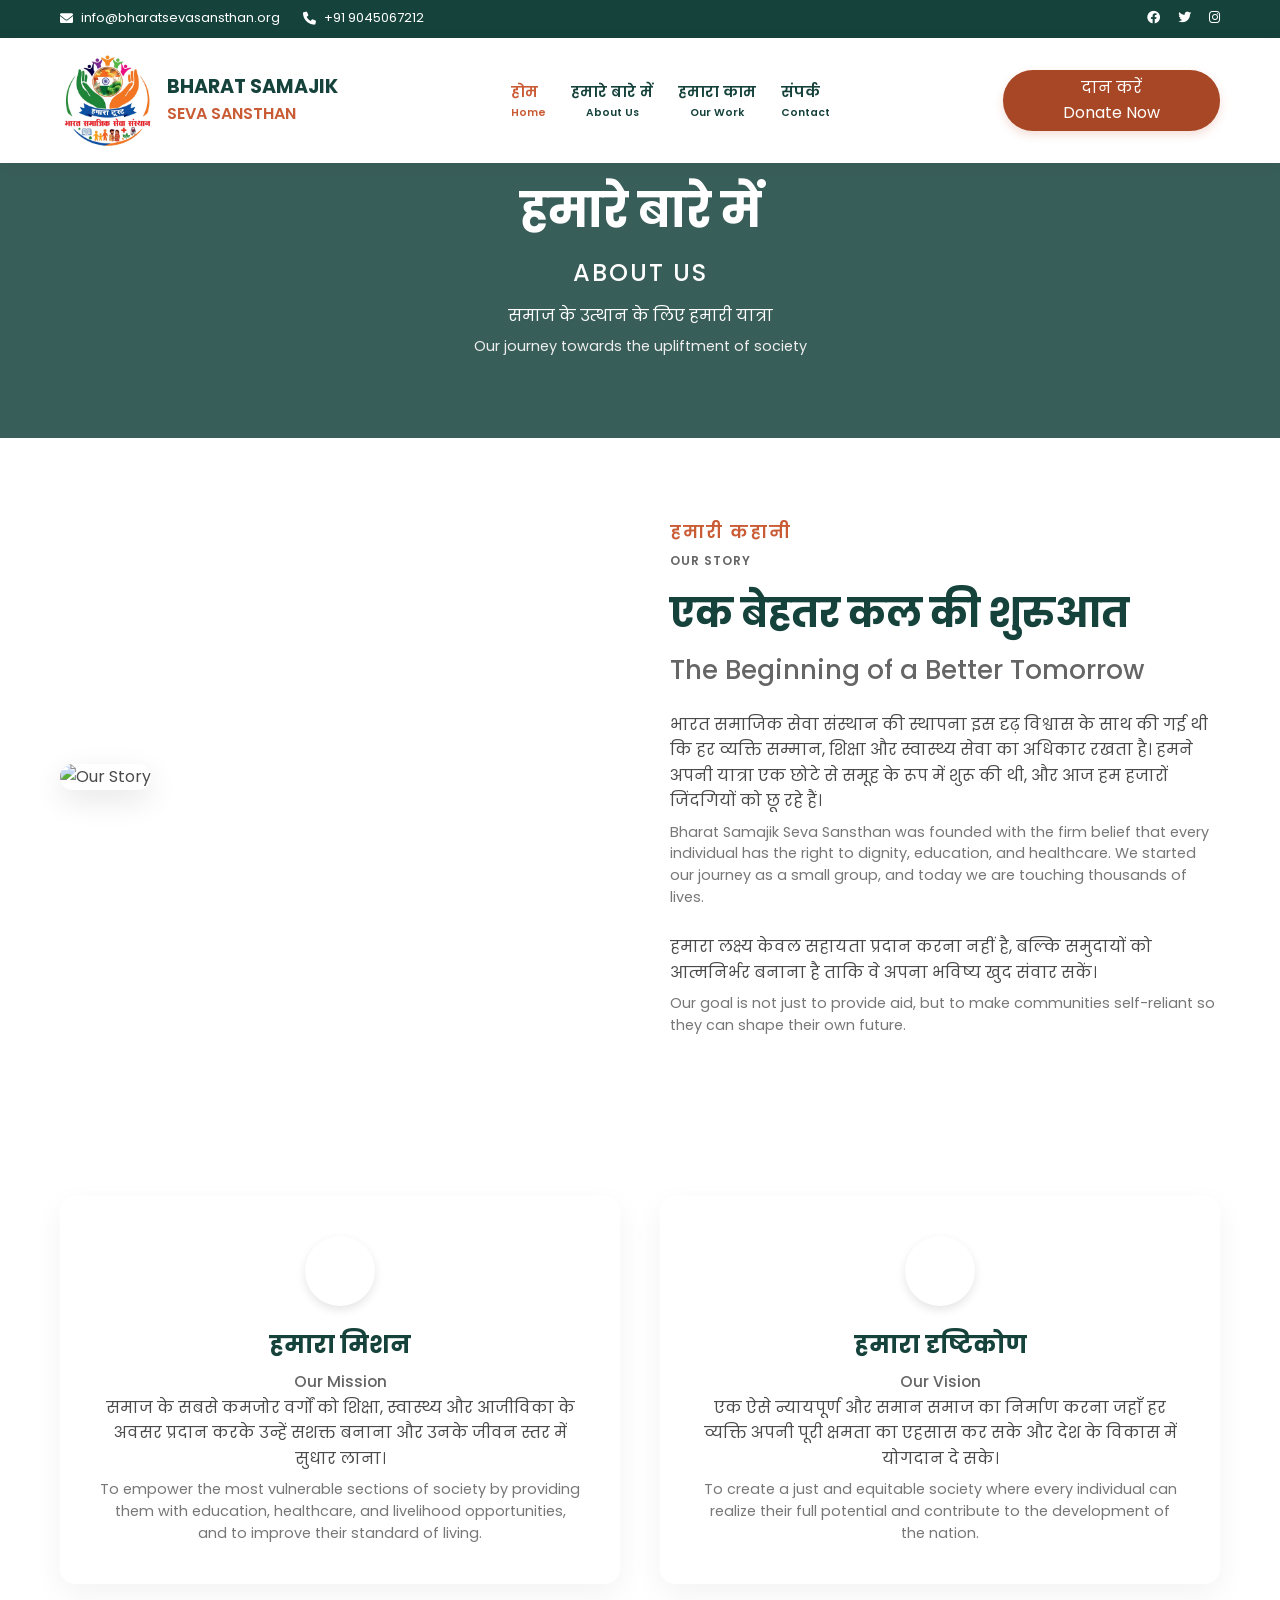
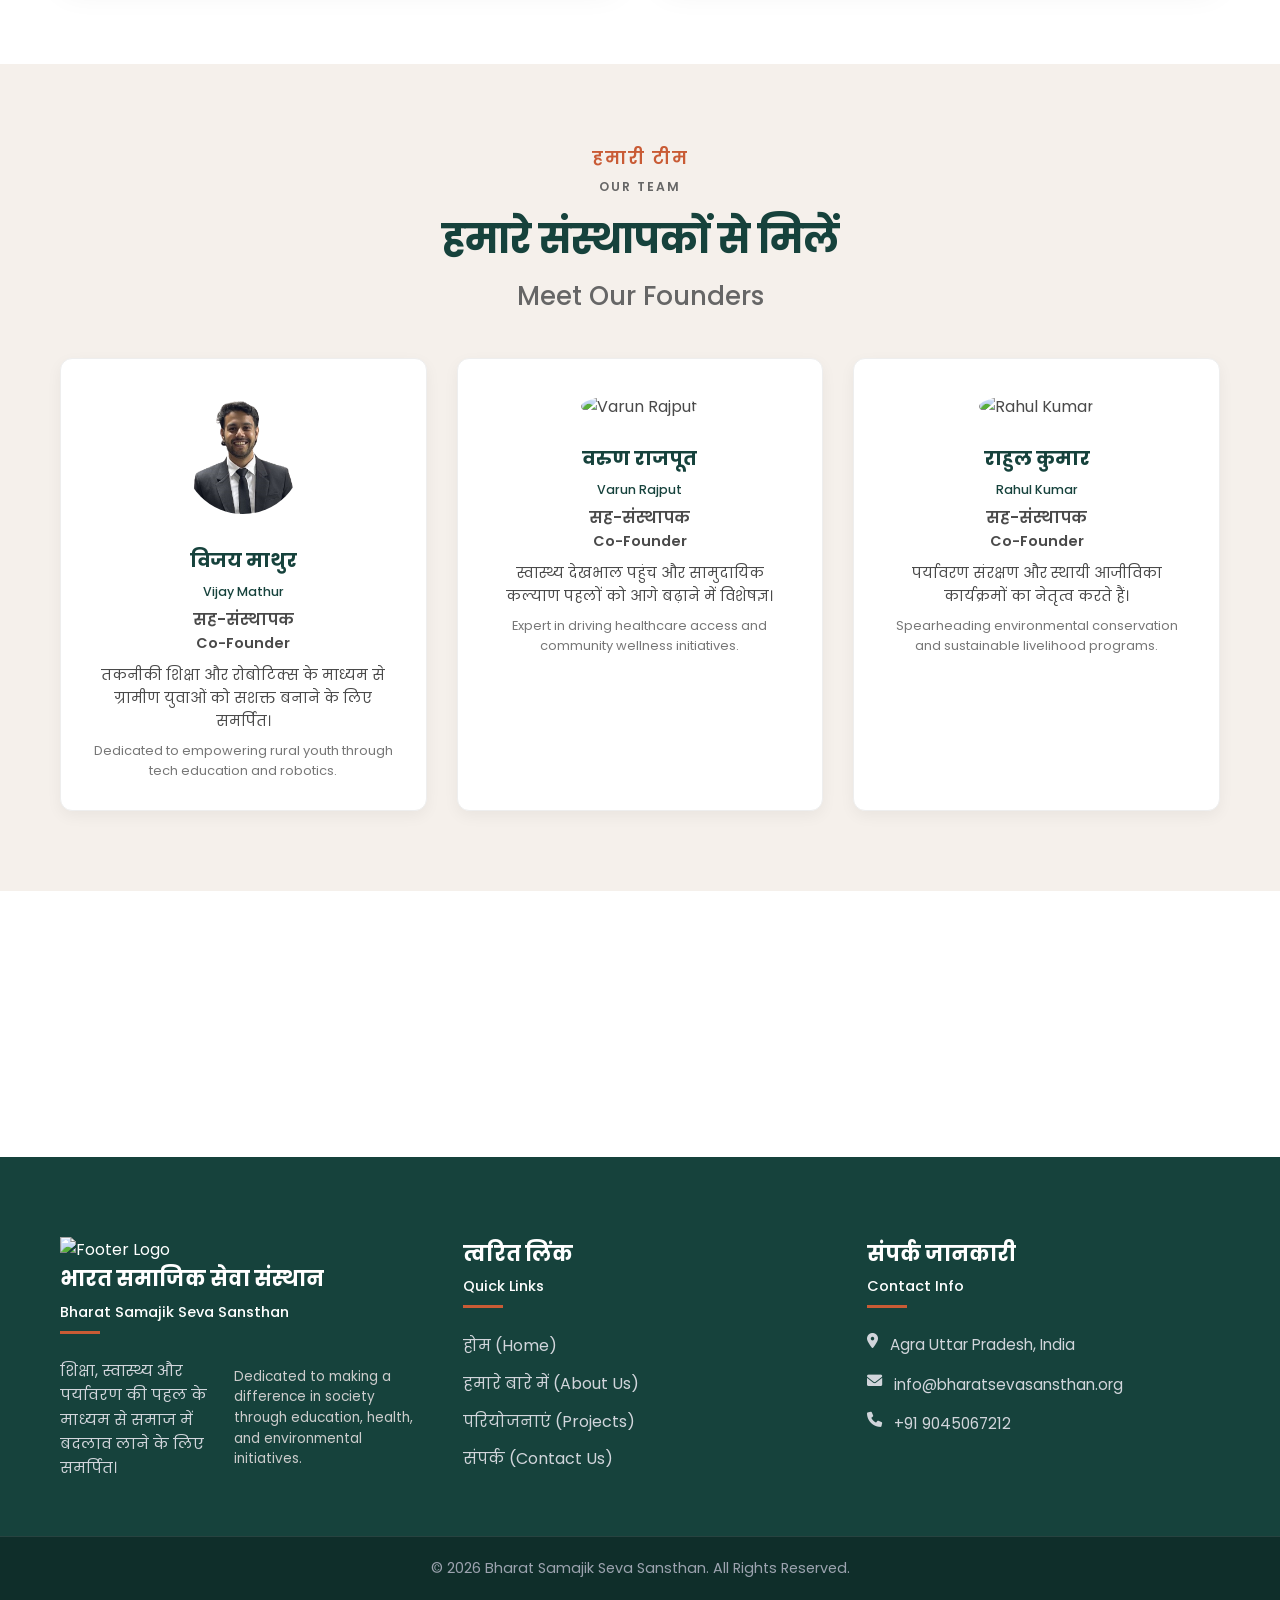
==== about.html @ 524252bf "Add files via upload" ====
<!DOCTYPE html>
<html lang="en">
<head>
    <meta charset="UTF-8">
    <meta name="viewport" content="width=device-width, initial-scale=1.0">
    <title>Bharat Samajik Seva Sansthan | Home</title>
    <link rel="stylesheet" href="style.css">
    <link rel="stylesheet" href="https://cdnjs.cloudflare.com/ajax/libs/font-awesome/6.0.0/css/all.min.css">
    <link href="https://fonts.googleapis.com/css2?family=Poppins:wght@300;400;600;700&display=swap" rel="stylesheet">
</head>
<body>

    <div class="top-bar">
        <div class="container top-bar-content">
            <div class="contact-info">
                <span><i class="fas fa-envelope"></i> info@bharatsevasansthan.org</span>
                <span><i class="fas fa-phone"></i> +91 9045067212</span>
            </div>
            <div class="social-links">
                <a href="#"><i class="fab fa-facebook"></i></a>
                <a href="#"><i class="fab fa-twitter"></i></a>
                <a href="#"><i class="fab fa-instagram"></i></a>
            </div>
        </div>
    </div>

    <nav id="navbar">
        <div class="container nav-content">
            <div class="logo">
                <img src="Image/site_logo.jpg" alt="BSSS Logo" class="logo-img">
                <div style="display: flex; flex-direction: column; line-height: 1.2;">
                    <h2 style="font-size: 1.2rem;">BHARAT SAMAJIK</h2>
                    <h2><span style="font-size: 1rem;">SEVA SANSTHAN</span></h2>
                </div>
            </div>
            <ul class="nav-links">
                <li><a href="index.html" class="active">होम <br><span style="font-size: 0.7em; display:block; text-align:center;">Home</span></a></li>
                <li><a href="about.html">हमारे बारे में <br><span style="font-size: 0.7em; display:block; text-align:center;">About Us</span></a></li>
                <li><a href="our-work.html">हमारा काम <br><span style="font-size: 0.7em; display:block; text-align:center;">Our Work</span></a></li>
                <li><a href="contact.html">संपर्क <br><span style="font-size: 0.7em; display:block; text-align:center;">Contact</span></a></li>
            </ul>
            <a href="#" class="btn-donate text-center">दान करें <br><span class="eng-btn">Donate Now</span></a>
        </div>
    </nav>

    <section class="page-banner">
        <div class="container text-center">
            <h1>हमारे बारे में <br><span class="eng-title" style="color: white; font-size: 0.5em; letter-spacing: 2px;">ABOUT US</span></h1>
            <p>समाज के उत्थान के लिए हमारी यात्रा <br><span class="eng-para" style="color: #eee;">Our journey towards the upliftment of society</span></p>
        </div>
    </section>

    <section class="section-padding bg-cream">
        <div class="container about-grid">
            <div class="about-image">
                <img src="https://images.unsplash.com/photo-1559027615-cd4628902d4a?ixlib=rb-1.2.1&auto=format&fit=crop&w=800&q=80" alt="Our Story" style="border-radius: 15px; width: 100%; box-shadow: 0 10px 30px rgba(0,0,0,0.1);">
            </div>
            <div class="about-text">
                <h4 class="section-subtitle">हमारी कहानी <br><span style="font-size: 0.7em; letter-spacing: 1px; color: #666; display: block; margin-top: 5px;">OUR STORY</span></h4>
                <h2 class="section-title">एक बेहतर कल की शुरुआत <br><span class="eng-title">The Beginning of a Better Tomorrow</span></h2>
                <p>भारत समाजिक सेवा संस्थान की स्थापना इस दृढ़ विश्वास के साथ की गई थी कि हर व्यक्ति सम्मान, शिक्षा और स्वास्थ्य सेवा का अधिकार रखता है। हमने अपनी यात्रा एक छोटे से समूह के रूप में शुरू की थी, और आज हम हजारों जिंदगियों को छू रहे हैं।<br>
                <span class="eng-para">Bharat Samajik Seva Sansthan was founded with the firm belief that every individual has the right to dignity, education, and healthcare. We started our journey as a small group, and today we are touching thousands of lives.</span></p>
                <br>
                <p>हमारा लक्ष्य केवल सहायता प्रदान करना नहीं है, बल्कि समुदायों को आत्मनिर्भर बनाना है ताकि वे अपना भविष्य खुद संवार सकें।<br>
                <span class="eng-para">Our goal is not just to provide aid, but to make communities self-reliant so they can shape their own future.</span></p>
            </div>
        </div>
    </section>

    <section class="section-padding">
        <div class="container">
            <div class="mission-vision-grid">
                
                <div class="mv-box">
                    <div class="icon-circle orange-bg" style="margin: 0 auto 20px;"><i class="fa-solid fa-bullseye"></i></div>
                    <h2 class="text-center">हमारा मिशन <br><span class="eng-title">Our Mission</span></h2>
                    <p class="text-center">समाज के सबसे कमजोर वर्गों को शिक्षा, स्वास्थ्य और आजीविका के अवसर प्रदान करके उन्हें सशक्त बनाना और उनके जीवन स्तर में सुधार लाना।<br>
                    <span class="eng-para">To empower the most vulnerable sections of society by providing them with education, healthcare, and livelihood opportunities, and to improve their standard of living.</span></p>
                </div>

                <div class="mv-box">
                    <div class="icon-circle dark-green-bg" style="margin: 0 auto 20px;"><i class="fa-regular fa-eye"></i></div>
                    <h2 class="text-center">हमारा दृष्टिकोण <br><span class="eng-title">Our Vision</span></h2>
                    <p class="text-center">एक ऐसे न्यायपूर्ण और समान समाज का निर्माण करना जहाँ हर व्यक्ति अपनी पूरी क्षमता का एहसास कर सके और देश के विकास में योगदान दे सके।<br>
                    <span class="eng-para">To create a just and equitable society where every individual can realize their full potential and contribute to the development of the nation.</span></p>
                </div>

            </div>
        </div>
    </section>

    <section class="section-padding bg-light" id="founders">
        <div class="container">
            <div class="section-header text-center">
                <h4 class="section-subtitle">हमारी टीम <br><span style="font-size: 0.7em; color: #666; display: block; margin-top: 5px;">OUR TEAM</span></h4>
                <h2 class="section-title">हमारे संस्थापकों से मिलें <br><span class="eng-title">Meet Our Founders</span></h2>
            </div>
            <div class="team-grid">
                
                <div class="team-member">
                    <img src="Image/vijay5.png" alt="Vijay Mathur" class="member-img">
                    <h3>विजय माथुर <br><span class="eng-title" style="color:var(--dark-green);">Vijay Mathur</span></h3>
                    <p class="role">सह-संस्थापक <br><span class="eng-para" style="color:var(--primary-orange); margin-top: 0;">Co-Founder</span></p>
                    <p class="member-bio">तकनीकी शिक्षा और रोबोटिक्स के माध्यम से ग्रामीण युवाओं को सशक्त बनाने के लिए समर्पित। <br>
                    <span class="eng-para">Dedicated to empowering rural youth through tech education and robotics.</span></p>
                </div>

                <div class="team-member">
                    <img src="https://images.unsplash.com/photo-1507003211169-0a1dd7228f2d?ixlib=rb-1.2.1&auto=format&fit=crop&w=300&q=80" alt="Varun Rajput" class="member-img">
                    <h3>वरुण राजपूत <br><span class="eng-title" style="color:var(--dark-green);">Varun Rajput</span></h3>
                    <p class="role">सह-संस्थापक <br><span class="eng-para" style="color:var(--primary-orange); margin-top: 0;">Co-Founder</span></p>
                    <p class="member-bio">स्वास्थ्य देखभाल पहुंच और सामुदायिक कल्याण पहलों को आगे बढ़ाने में विशेषज्ञ। <br>
                    <span class="eng-para">Expert in driving healthcare access and community wellness initiatives.</span></p>
                </div>

                <div class="team-member">
                    <img src="https://images.unsplash.com/photo-1519085360753-af0119f7cbe7?ixlib=rb-1.2.1&auto=format&fit=crop&w=300&q=80" alt="Rahul Kumar" class="member-img">
                    <h3>राहुल कुमार <br><span class="eng-title" style="color:var(--dark-green);">Rahul Kumar</span></h3>
                    <p class="role">सह-संस्थापक <br><span class="eng-para" style="color:var(--primary-orange); margin-top: 0;">Co-Founder</span></p>
                    <p class="member-bio">पर्यावरण संरक्षण और स्थायी आजीविका कार्यक्रमों का नेतृत्व करते हैं। <br>
                    <span class="eng-para">Spearheading environmental conservation and sustainable livelihood programs.</span></p>
                </div>

            </div>
        </div>
    </section>

    <section class="impact-stats">
        <div class="container stats-flex">
            <div class="stat-item">
                <h2>50+</h2>
                <p>सफल परियोजनाएं <br><span class="eng-title" style="color: white; font-size: 0.8em;">Successful Projects</span></p>
            </div>
            <div class="stat-item">
                <h2>10,000+</h2>
                <p>लाभान्वित जीवन <br><span class="eng-title" style="color: white; font-size: 0.8em;">Lives Impacted</span></p>
            </div>
            <div class="stat-item">
                <h2>500+</h2>
                <p>स्वयंसेवक <br><span class="eng-title" style="color: white; font-size: 0.8em;">Volunteers</span></p>
            </div>
            <div class="stat-item">
                <h2>15+</h2>
                <p>सक्रिय राज्य <br><span class="eng-title" style="color: white; font-size: 0.8em;">Active States</span></p>
            </div>
        </div>
    </section>

    <footer class="footer section-padding bg-dark-green">
        <div class="container footer-grid">
            <div class="footer-col">
                <img src="https://ui-avatars.com/api/?name=BS&background=ffffff&color=16423c&size=50" alt="Footer Logo" class="footer-logo">
                <h3>भारत समाजिक सेवा संस्थान <br><span class="eng-title" style="color: white; font-size: 0.7em;">Bharat Samajik Seva Sansthan</span></h3>
                <p>शिक्षा, स्वास्थ्य और पर्यावरण की पहल के माध्यम से समाज में बदलाव लाने के लिए समर्पित।<br>
                <span class="eng-para" style="color: #ccc;">Dedicated to making a difference in society through education, health, and environmental initiatives.</span></p>
            </div>
            <div class="footer-col">
                <h3>त्वरित लिंक <br><span class="eng-title" style="color: white; font-size: 0.7em;">Quick Links</span></h3>
                <ul>
                    <li><a href="index.html">होम (Home)</a></li>
                    <li><a href="about.html">हमारे बारे में (About Us)</a></li>
                    <li><a href="projects.html">परियोजनाएं (Projects)</a></li>
                    <li><a href="contact.html">संपर्क (Contact Us)</a></li>
                </ul>
            </div>
            <div class="footer-col">
                <h3>संपर्क जानकारी <br><span class="eng-title" style="color: white; font-size: 0.7em;">Contact Info</span></h3>
                <p><i class="fas fa-map-marker-alt"></i> Agra Uttar Pradesh, India</p>
                <p><i class="fas fa-envelope"></i> info@bharatsevasansthan.org</p>
                <p><i class="fas fa-phone"></i> +91 9045067212</p>
            </div>
        </div>
        <div class="footer-bottom text-center">
            <p>&copy; 2026 Bharat Samajik Seva Sansthan. All Rights Reserved.</p>
        </div>
    </footer>

    <script src="script.js"></script>
</body>
</html>
---- style.css ----
/* Base Styles */
* {
    margin: 0;
    padding: 0;
    box-sizing: border-box;
    font-family: 'Poppins', sans-serif;
}

:root {
    --primary: #c95b35;
    /* Logo wala rust orange */
    --secondary: #16423c;
    /* Logo wala deep green/blue shade */
    --text-color: #4a4a4a;
    --light-bg: #f5f0eb;
    /* Slight earthy tone background */
}

body {
    color: var(--text-color);
    line-height: 1.6;
    background-color: #fff;
}

.container {
    max-width: 1200px;
    margin: 0 auto;
    padding: 0 20px;
}

.section-padding {
    padding: 80px 0;
}

.text-center {
    text-align: center;
}

.bg-light {
    background-color: var(--light-bg);
}

/* Typography */
h1,
h2,
h3 {
    color: var(--secondary);
    font-weight: 700;
}

.section-subtitle {
    color: var(--primary);
    font-size: 1.1rem;
    text-transform: uppercase;
    letter-spacing: 2px;
    margin-bottom: 10px;
    font-weight: 600;
}

.section-title {
    font-size: 2.5rem;
    margin-bottom: 20px;
    color: var(--secondary);
}

/* Buttons */
.btn-primary {
    background: var(--primary);
    color: white;
    padding: 12px 20px;
    text-decoration: none;
    border-radius: 30px;
    display: inline-block;
    font-weight: 600;
    transition: 0.3s;
    border: 2px solid var(--primary);
}

.btn-primary:hover {
    background: transparent;
    color: var(--primary);
}

.btn-outline {
    border: 2px solid white;
    color: white;
    padding: 12px 28px;
    text-decoration: none;
    border-radius: 30px;
    display: inline-block;
    font-weight: 600;
    transition: 0.3s;
}

.btn-outline:hover {
    background: white;
    color: var(--secondary);
}

/* Top Bar */
.top-bar {
    background: var(--secondary);
    color: white;
    padding: 8px 0;
    font-size: 13px;
}

.top-bar-content {
    display: flex;
    justify-content: space-between;
    align-items: center;
}

.contact-info span {
    margin-right: 20px;
    display: inline-flex;
    align-items: center;
    gap: 8px;
}

.social-links a {
    color: white;
    margin-left: 15px;
    text-decoration: none;
    transition: 0.3s;
}

.social-links a:hover {
    color: var(--primary);
}

/* Navbar */
nav {
    background: white;
    box-shadow: 0 2px 15px rgba(0, 0, 0, 0.05);
    padding: 15px 0;
    position: sticky;
    top: 0;
    z-index: 1000;
    transition: 0.3s;
}

.nav-content {
    display: flex;
    justify-content: space-between;
    align-items: center;
}

.logo {
    display: flex;
    align-items: center;
    gap: 12px;
}

.logo-img {
    width: 95px;
    height: 95px;
    object-fit: contain;
}

.logo h2 {
    font-size: 1.4rem;
    color: var(--secondary);
    margin: 0;
    line-height: 1.2;
}

.logo span {
    font-size: 0.9rem;
    color: var(--primary);
    font-weight: 600;
}

.nav-links {
    display: flex;
    list-style: none;
    gap: 25px;
    margin: 0;
    padding: 0;
}

.nav-links a {
    text-decoration: none;
    color: var(--secondary);
    font-weight: 600;
    transition: 0.3s;
    font-size: 15px;
}

.nav-links a:hover,
.nav-links a.active {
    color: var(--primary);
}

/* Hero Section */
.hero {
    height: 85vh;
    background: linear-gradient(rgba(22, 66, 60, 0.8), rgba(22, 66, 60, 0.6)), url('https://images.unsplash.com/photo-1488521787991-ed7bbaae773c?ixlib=rb-1.2.1&auto=format&fit=crop&w=1920&q=80') center/cover;
    display: flex;
    align-items: center;
    justify-content: center;
    text-align: center;
    color: white;
}

.hero h1 {
    font-size: 4rem;
    color: white;
    margin-bottom: 20px;
    line-height: 1.2;
}

.hero h1 span {
    color: #f4a261;
    /* Softer orange for dark background */
}

.hero p {
    font-size: 1.2rem;
    max-width: 700px;
    margin: 0 auto 30px;
    opacity: 0.9;
}

/* About Snippet */
.about-grid {
    display: grid;
    grid-template-columns: 1fr 1fr;
    gap: 60px;
    align-items: center;
}

.about-image img {
    width: 100%;
    border-radius: 15px;
    box-shadow: 0 15px 40px rgba(0, 0, 0, 0.1);
}

/* Cards Grid */
.cards-grid {
    display: grid;
    grid-template-columns: repeat(3, 1fr);
    gap: 30px;
    margin-top: 40px;
}

.card {
    background: white;
    border-radius: 12px;
    overflow: hidden;
    box-shadow: 0 8px 20px rgba(0, 0, 0, 0.05);
    transition: 0.4s ease;
    border: 1px solid #eee;
}

.card:hover {
    transform: translateY(-10px);
    box-shadow: 0 15px 30px rgba(0, 0, 0, 0.1);
    border-color: var(--primary);
}

.card img {
    width: 100%;
    height: 220px;
    object-fit: cover;
}

.card-content {
    padding: 25px;
}

.card-content h3 {
    margin-bottom: 12px;
    font-size: 1.3rem;
}

.card-content p {
    font-size: 0.95rem;
    margin-bottom: 20px;
    color: #666;
}

.read-more {
    color: var(--primary);
    text-decoration: none;
    font-weight: 600;
    display: inline-flex;
    align-items: center;
    gap: 8px;
    transition: 0.3s;
}

.read-more:hover {
    gap: 12px;
}

/* Footer */
footer {
    background: var(--secondary);
    color: white;
    padding-top: 70px;
}

.footer-grid {
    display: grid;
    grid-template-columns: repeat(3, 1fr);
    gap: 50px;
    margin-bottom: 40px;
}

.footer-col h3 {
    color: white;
    margin-bottom: 25px;
    font-size: 1.3rem;
    position: relative;
    padding-bottom: 10px;
}

.footer-col h3::after {
    content: '';
    position: absolute;
    left: 0;
    bottom: 0;
    width: 40px;
    height: 3px;
    background: var(--primary);
}

.footer-col p {
    color: #d1d5db;
    font-size: 0.95rem;
    margin-bottom: 15px;
    display: flex;
    gap: 12px;
    align-items: flex-start;
}

.footer-col ul {
    list-style: none;
    padding: 0;
}

.footer-col ul li {
    margin-bottom: 12px;
}

.footer-col ul li a {
    color: #d1d5db;
    text-decoration: none;
    transition: 0.3s;
    display: inline-block;
}

.footer-col ul li a:hover {
    color: var(--primary);
    transform: translateX(5px);
}

.footer-bottom {
    background: #0f2e2a;
    padding: 20px 0;
    color: #9ca3af;
    font-size: 0.9rem;
    border-top: 1px solid rgba(255, 255, 255, 0.1);
}

/* Responsive */
@media (max-width: 992px) {
    .about-grid {
        grid-template-columns: 1fr;
        gap: 40px;
    }

    .cards-grid {
        grid-template-columns: repeat(2, 1fr);
    }
}

@media (max-width: 768px) {
    .nav-content {
        flex-direction: column;
        gap: 15px;
    }

    .nav-links {
        gap: 15px;
        flex-wrap: wrap;
        justify-content: center;
    }

    .hero h1 {
        font-size: 2.5rem;
    }

    .cards-grid,
    .footer-grid {
        grid-template-columns: 1fr;
        gap: 30px;
    }

    .top-bar-content {
        flex-direction: column;
        gap: 10px;
        text-align: center;
    }
}

/* Dual Language Subtitle Classes */
.eng-title {
    display: block;
    font-size: 0.65em;
    color: #666;
    margin-top: 5px;
    font-weight: 500;
}

.eng-para {
    display: block;
    font-size: 0.9em;
    color: #777;
    margin-top: 8px;
    line-height: 1.5;
}



/* ==========================================================================
   About Us Page Specifics
   ========================================================================== */
.page-banner { background: linear-gradient(rgba(22, 66, 60, 0.85), rgba(22, 66, 60, 0.85)), url('https://images.unsplash.com/photo-1542601906990-b4d3fb778b09?ixlib=rb-1.2.1&auto=format&fit=crop&w=1920&q=80') center/cover; padding: 120px 0 80px; color: white; margin-top: -110px; }
.page-banner h1 { font-size: 3rem; color: white; margin-bottom: 10px; }

.mission-vision-grid { display: grid; grid-template-columns: 1fr 1fr; gap: 40px; }
.mv-box { background: white; padding: 40px; border-radius: 15px; box-shadow: 0 10px 30px rgba(0,0,0,0.05); border-top: 5px solid var(--primary-orange); transition: 0.3s; }
.mv-box:hover { transform: translateY(-5px); box-shadow: 0 15px 35px rgba(0,0,0,0.1); }
.icon-circle { width: 70px; height: 70px; border-radius: 50%; display: flex; align-items: center; justify-content: center; font-size: 32px; color: white; margin-bottom: 25px; box-shadow: 0 4px 10px rgba(0,0,0,0.1); }
.orange-bg { background-color: var(--primary-orange); }
.dark-green-bg { background-color: var(--dark-green); }

/* Team / Founders */
.team-grid { display: grid; grid-template-columns: repeat(3, 1fr); gap: 30px; margin-top: 40px; }
.team-member { background: white; padding: 30px; border-radius: 12px; text-align: center; box-shadow: 0 5px 15px rgba(0,0,0,0.05); transition: 0.3s ease; border: 1px solid #eee; }
.team-member:hover { transform: translateY(-5px); box-shadow: 0 10px 25px rgba(0,0,0,0.1); border-color: var(--primary-orange); }
.member-img { width: 130px; height: 130px; border-radius: 50%; object-fit: cover; margin-bottom: 20px; border: 4px solid var(--primary-orange); padding: 5px; background: white; }
.team-member h3 { font-size: 1.2rem; margin-bottom: 5px; }
.role { font-weight: 600; margin-bottom: 10px; }
.member-bio { font-size: 0.9em; line-height: 1.6; }

/* Impact Stats */
.impact-stats { background-color: var(--primary-orange); padding: 60px 0; color: white; }
.stats-flex { display: flex; justify-content: space-around; text-align: center; flex-wrap: wrap; gap: 20px; }
.stat-item h2 { font-size: 3.5rem; color: white; margin-bottom: 5px; }
/* ==========================================================================
   Responsive (Mobile View Adjustments)
   ========================================================================== */
@media (max-width: 992px) {
    .nav-links { gap: 15px; }
    .nav-links a { font-size: 13px; }
    .hero h1, .page-banner h1 { font-size: 2.8rem; }
    .about-grid, .mission-vision-grid { grid-template-columns: 1fr; }
    .cards-grid, .team-grid, .footer-grid { grid-template-columns: repeat(2, 1fr); }
}

@media (max-width: 768px) {
    .nav-content { flex-direction: column; gap: 15px; }
    .logo { margin-bottom: 10px; }
    .nav-links { gap: 15px; flex-wrap: wrap; justify-content: center; }
    .top-bar-content { flex-direction: column; gap: 10px; text-align: center; }
    .contact-info span { margin-right: 0; }
    .hero, .page-banner { padding: 80px 20px; height: auto; }
    .cards-grid, .team-grid, .footer-grid { grid-template-columns: 1fr; }
    .team-grid { max-width: 400px; margin-left: auto; margin-right: auto; }
}
/* ==========================================================================
   Contact Us Page Specific Styles
   ========================================================================== */

/* Main Grid Layout */
.contact-grid {
    display: grid;
    grid-template-columns: 1fr 1.5fr;
    gap: 50px;
    align-items: flex-start;
}

/* Contact Information Side */
.contact-info-col h3 {
    font-size: 1.8rem;
    margin-bottom: 10px;
    color: var(--primary-orange);
}

.contact-info-col p {
    margin-bottom: 30px;
    color: #555;
}

.contact-list {
    list-style: none;
    padding: 0;
}

.contact-list li {
    display: flex;
    align-items: flex-start;
    margin-bottom: 25px;
}

.contact-list i {
    color: var(--primary-orange);
    font-size: 1.3rem;
    margin-right: 15px;
    margin-top: 5px;
}

/* Contact Form Side */
.contact-form-col {
    background: white;
    padding: 40px;
    border-radius: 15px;
    box-shadow: 0 5px 15px rgba(0,0,0,0.05);
    border: 1px solid #eee;
}

.contact-form {
    display: flex;
    flex-direction: column;
    gap: 20px;
}

.form-row {
    display: flex;
    gap: 20px;
}

/* Input Fields Styling */
.contact-form input,
.contact-form textarea {
    width: 100%;
    padding: 14px 15px;
    border: 1px solid #ddd;
    border-radius: 8px;
    font-family: 'Poppins', sans-serif;
    font-size: 1rem;
    outline: none;
    transition: 0.3s;
    background-color: #fafafa;
}

.contact-form input:focus,
.contact-form textarea:focus {
    border-color: var(--primary-orange);
    box-shadow: 0 0 8px rgba(200, 90, 50, 0.2);
    background-color: #fff;
}

.contact-form button {
    width: fit-content;
    align-self: center;
    cursor: pointer;
    margin-top: 10px;
    padding: 12px 35px;
}

/* Map Section */
.map-section {
    padding-top: 0;
}

.map-placeholder {
    border-radius: 12px;
    overflow: hidden;
    box-shadow: 0 5px 15px rgba(0,0,0,0.1);
    height: 400px;
    width: 100%;
    border: 2px solid white;
}

.map-placeholder img,
.map-placeholder iframe {
    width: 100%;
    height: 100%;
    border: none;
    object-fit: cover;
}

/* ==========================================================================
   Responsive (Mobile View Adjustments for Contact)
   ========================================================================== */
@media (max-width: 992px) {
    .contact-grid {
        grid-template-columns: 1fr; /* Stack columns on tablets */
    }
}

@media (max-width: 768px) {
    .form-row {
        flex-direction: column; /* Inputs full width on mobile */
        gap: 20px;
    }
    .contact-form-col {
        padding: 25px; /* Less padding on small screens */
    }
    .map-placeholder {
        height: 250px; /* Smaller map on mobile */
    }
}

/* ==========================================================================
   Buttons (Updated Uniform Styling)
   ========================================================================== */
.btn-donate, .btn-primary, .contact-form button {
    background: #a84725;
    color: white !important;
    padding: 5px 60px;
    border-radius: 30px;
    text-decoration: none;
    font-weight: 400;
    transition: 0.3s;
    box-shadow: 0 4px 10px rgba(201, 91, 53, 0.2);
    display: inline-block;
    border: none;
    cursor: pointer;
}

.btn-donate:hover, .btn-primary:hover, .contact-form button:hover {
    background: #a84725;
    transform: translateY(-2px);
    box-shadow: 0 6px 15px rgba(200, 90, 50, 0.3);
}

/* Outline button adjustment to match the new shape */
.btn-outline {
    background: transparent;
    color: var(--dark-green);
    padding: 5px 60px;
    border-radius: 30px;
    text-decoration: none;
    font-weight: 400;
    transition: 0.3s;
    border: 2px solid var(--dark-green);
    display: inline-block;
}

.btn-outline:hover {
    background: var(--dark-green);
    color: white;
}
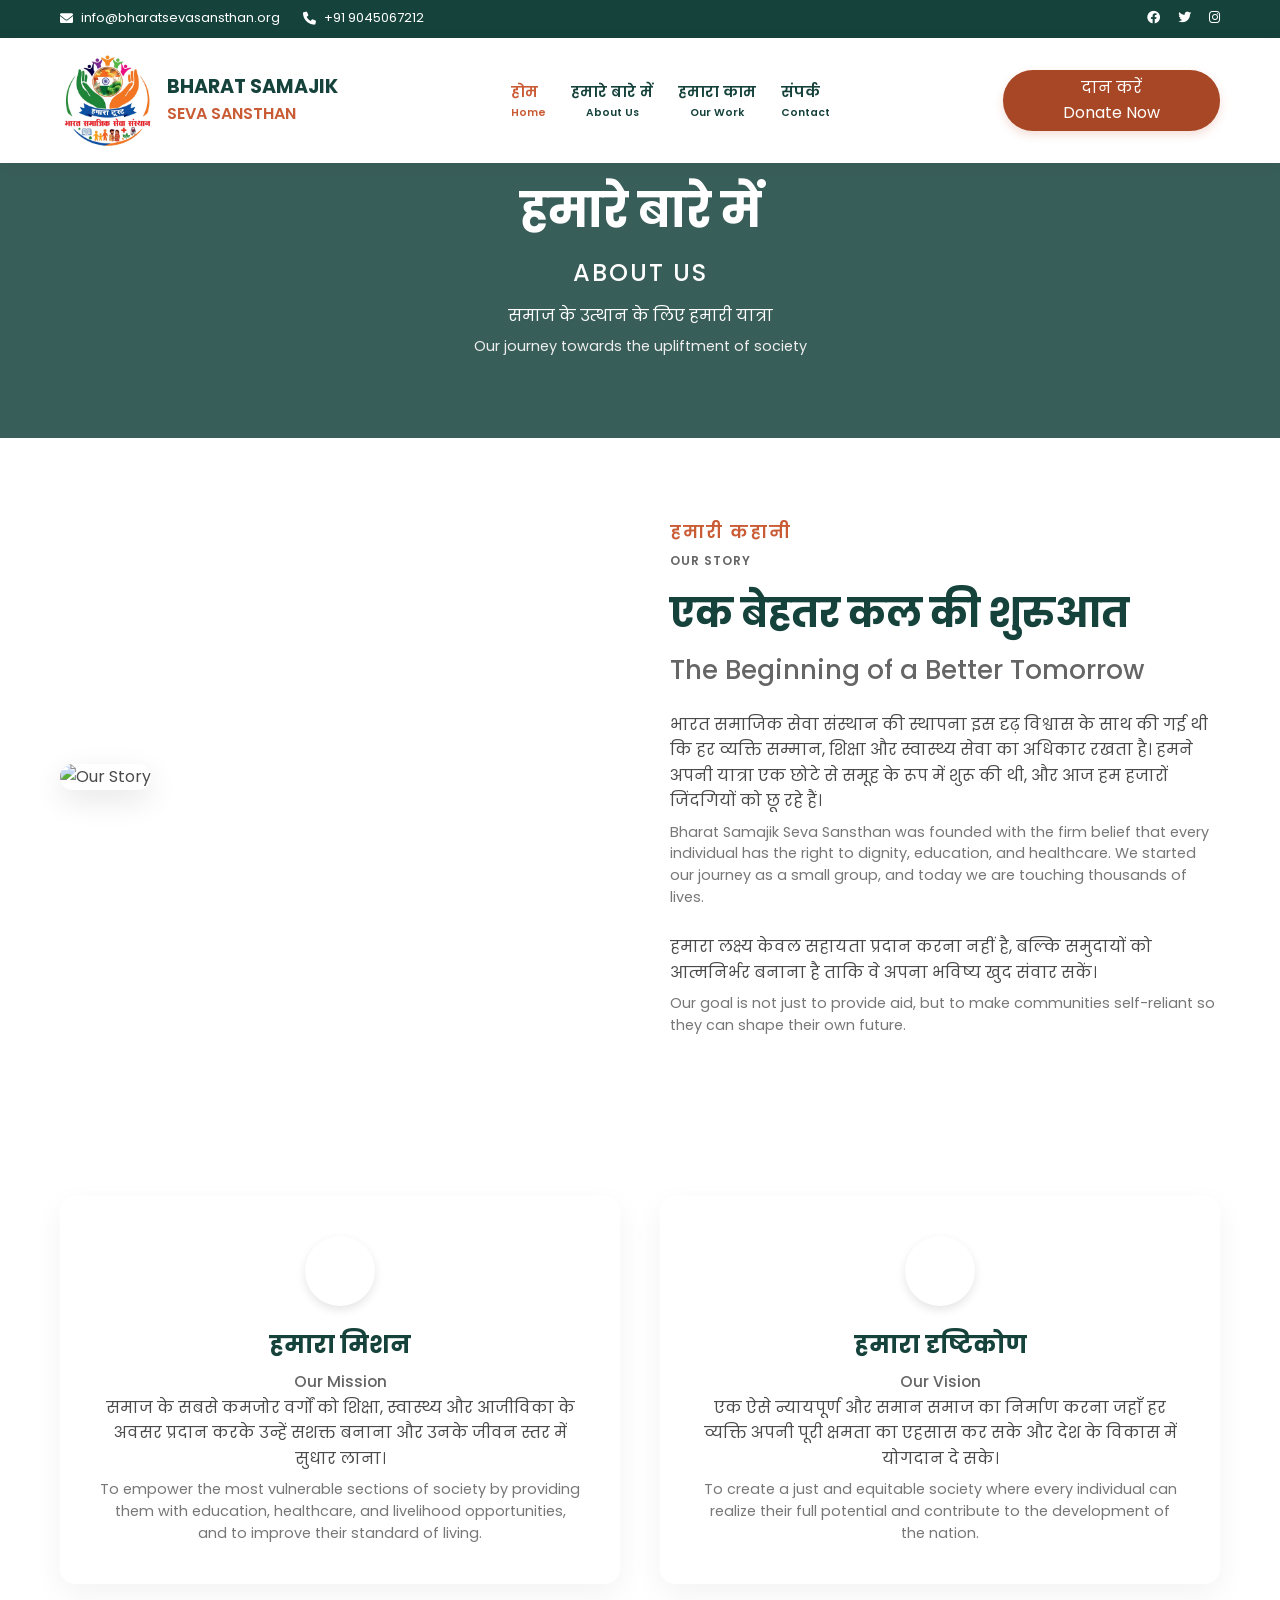
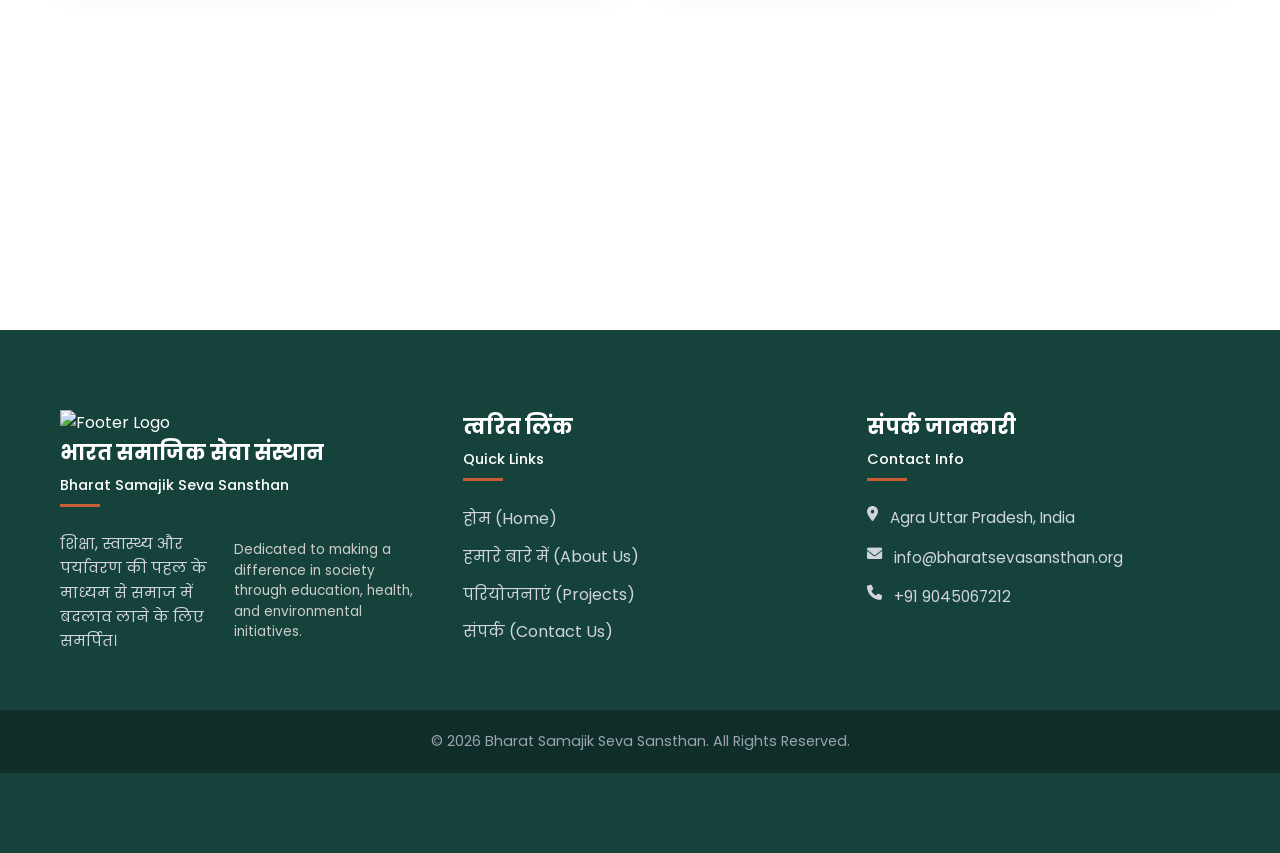
==== commit b0b2c0f0: "Update about.html" ====
--- a/about.html
+++ b/about.html
@@ -89,42 +89,6 @@
         </div>
     </section>
 
-    <section class="section-padding bg-light" id="founders">
-        <div class="container">
-            <div class="section-header text-center">
-                <h4 class="section-subtitle">हमारी टीम <br><span style="font-size: 0.7em; color: #666; display: block; margin-top: 5px;">OUR TEAM</span></h4>
-                <h2 class="section-title">हमारे संस्थापकों से मिलें <br><span class="eng-title">Meet Our Founders</span></h2>
-            </div>
-            <div class="team-grid">
-                
-                <div class="team-member">
-                    <img src="Image/vijay5.png" alt="Vijay Mathur" class="member-img">
-                    <h3>विजय माथुर <br><span class="eng-title" style="color:var(--dark-green);">Vijay Mathur</span></h3>
-                    <p class="role">सह-संस्थापक <br><span class="eng-para" style="color:var(--primary-orange); margin-top: 0;">Co-Founder</span></p>
-                    <p class="member-bio">तकनीकी शिक्षा और रोबोटिक्स के माध्यम से ग्रामीण युवाओं को सशक्त बनाने के लिए समर्पित। <br>
-                    <span class="eng-para">Dedicated to empowering rural youth through tech education and robotics.</span></p>
-                </div>
-
-                <div class="team-member">
-                    <img src="https://images.unsplash.com/photo-1507003211169-0a1dd7228f2d?ixlib=rb-1.2.1&auto=format&fit=crop&w=300&q=80" alt="Varun Rajput" class="member-img">
-                    <h3>वरुण राजपूत <br><span class="eng-title" style="color:var(--dark-green);">Varun Rajput</span></h3>
-                    <p class="role">सह-संस्थापक <br><span class="eng-para" style="color:var(--primary-orange); margin-top: 0;">Co-Founder</span></p>
-                    <p class="member-bio">स्वास्थ्य देखभाल पहुंच और सामुदायिक कल्याण पहलों को आगे बढ़ाने में विशेषज्ञ। <br>
-                    <span class="eng-para">Expert in driving healthcare access and community wellness initiatives.</span></p>
-                </div>
-
-                <div class="team-member">
-                    <img src="https://images.unsplash.com/photo-1519085360753-af0119f7cbe7?ixlib=rb-1.2.1&auto=format&fit=crop&w=300&q=80" alt="Rahul Kumar" class="member-img">
-                    <h3>राहुल कुमार <br><span class="eng-title" style="color:var(--dark-green);">Rahul Kumar</span></h3>
-                    <p class="role">सह-संस्थापक <br><span class="eng-para" style="color:var(--primary-orange); margin-top: 0;">Co-Founder</span></p>
-                    <p class="member-bio">पर्यावरण संरक्षण और स्थायी आजीविका कार्यक्रमों का नेतृत्व करते हैं। <br>
-                    <span class="eng-para">Spearheading environmental conservation and sustainable livelihood programs.</span></p>
-                </div>
-
-            </div>
-        </div>
-    </section>
-
     <section class="impact-stats">
         <div class="container stats-flex">
             <div class="stat-item">
@@ -177,4 +141,4 @@
 
     <script src="script.js"></script>
 </body>
-</html>+</html>
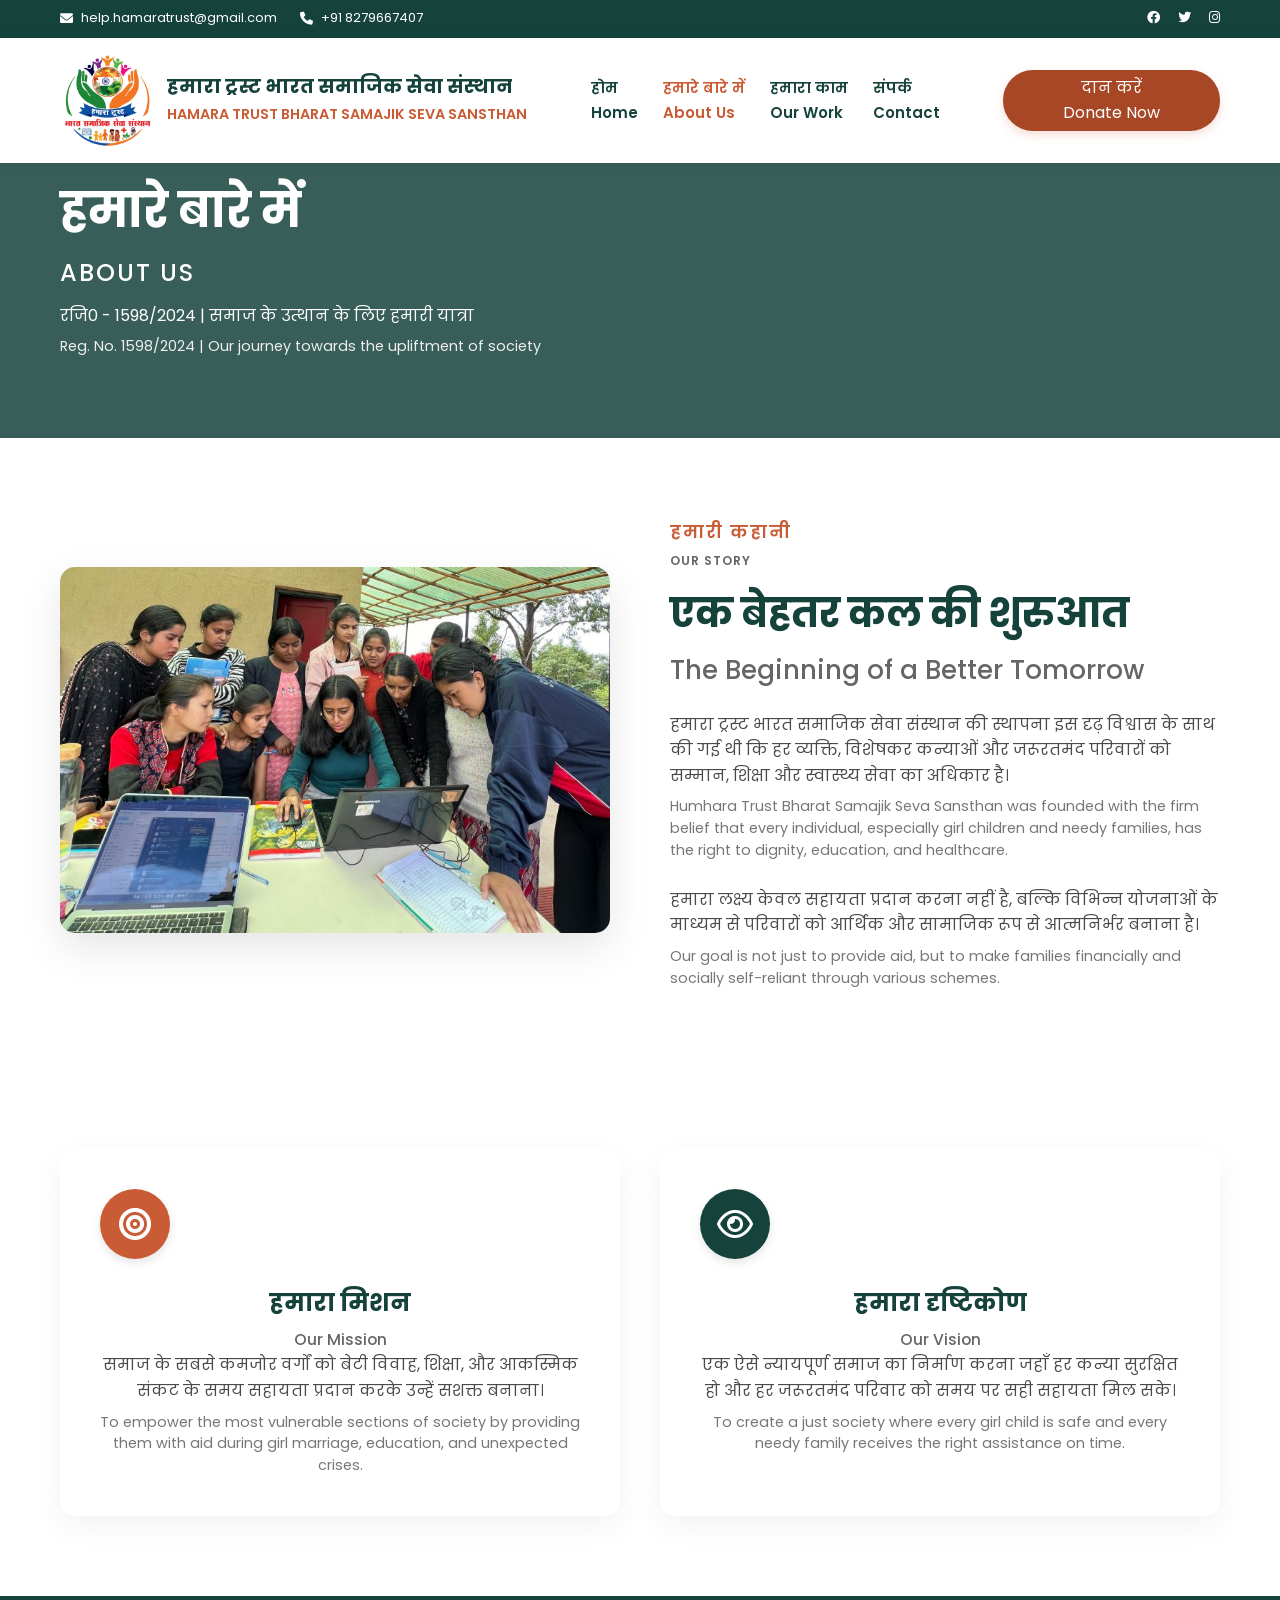
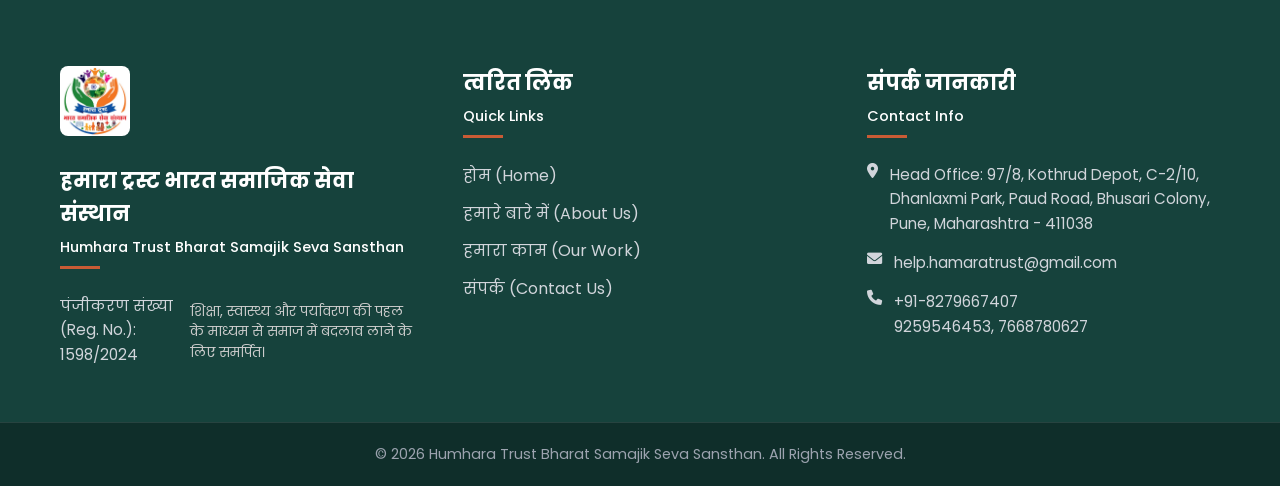
==== commit b590934d: "Update about.html" ====
--- a/about.html
+++ b/about.html
@@ -3,18 +3,19 @@
 <head>
     <meta charset="UTF-8">
     <meta name="viewport" content="width=device-width, initial-scale=1.0">
-    <title>Bharat Samajik Seva Sansthan | Home</title>
+    <title>Humhara Trust Bharat Samajik Seva Sansthan | About Us</title>
+    <link rel="icon" type="image/jpeg" href="Image/site_logo.jpg">
     <link rel="stylesheet" href="style.css">
     <link rel="stylesheet" href="https://cdnjs.cloudflare.com/ajax/libs/font-awesome/6.0.0/css/all.min.css">
-    <link href="https://fonts.googleapis.com/css2?family=Poppins:wght@300;400;600;700&display=swap" rel="stylesheet">
+    <link href="https://fonts.googleapis.com/css2?family=Poppins:wght@300;400;500;600;700&display=swap" rel="stylesheet">
 </head>
 <body>
 
     <div class="top-bar">
         <div class="container top-bar-content">
             <div class="contact-info">
-                <span><i class="fas fa-envelope"></i> info@bharatsevasansthan.org</span>
-                <span><i class="fas fa-phone"></i> +91 9045067212</span>
+                <span><i class="fas fa-envelope"></i> help.hamaratrust@gmail.com</span>
+                <span><i class="fas fa-phone"></i> +91 8279667407</span>
             </div>
             <div class="social-links">
                 <a href="#"><i class="fab fa-facebook"></i></a>
@@ -29,40 +30,41 @@
             <div class="logo">
                 <img src="Image/site_logo.jpg" alt="BSSS Logo" class="logo-img">
                 <div style="display: flex; flex-direction: column; line-height: 1.2;">
-                    <h2 style="font-size: 1.2rem;">BHARAT SAMAJIK</h2>
-                    <h2><span style="font-size: 1rem;">SEVA SANSTHAN</span></h2>
+                    <h2 style="font-size: 1.2rem;">हमारा ट्रस्ट भारत समाजिक सेवा संस्थान</h2>
+                    <h2><span style="font-size: 0.9rem;">HAMARA TRUST BHARAT SAMAJIK SEVA SANSTHAN</span></h2>
                 </div>
             </div>
+
             <ul class="nav-links">
-                <li><a href="index.html" class="active">होम <br><span style="font-size: 0.7em; display:block; text-align:center;">Home</span></a></li>
-                <li><a href="about.html">हमारे बारे में <br><span style="font-size: 0.7em; display:block; text-align:center;">About Us</span></a></li>
-                <li><a href="our-work.html">हमारा काम <br><span style="font-size: 0.7em; display:block; text-align:center;">Our Work</span></a></li>
-                <li><a href="contact.html">संपर्क <br><span style="font-size: 0.7em; display:block; text-align:center;">Contact</span></a></li>
+                <li><a href="index.html">होम <br><span class="eng-btn">Home</span></a></li>
+                <li><a href="about.html" class="active">हमारे बारे में <br><span class="eng-btn">About Us</span></a></li>
+                <li><a href="our-work.html">हमारा काम <br><span class="eng-btn">Our Work</span></a></li>
+                <li><a href="contact.html">संपर्क <br><span class="eng-btn">Contact</span></a></li>
             </ul>
-            <a href="#" class="btn-donate text-center">दान करें <br><span class="eng-btn">Donate Now</span></a>
+            <a href="contact.html" class="btn-donate text-center">दान करें <br><span class="eng-btn">Donate Now</span></a>
         </div>
     </nav>
 
     <section class="page-banner">
-        <div class="container text-center">
+        <div class="container">
             <h1>हमारे बारे में <br><span class="eng-title" style="color: white; font-size: 0.5em; letter-spacing: 2px;">ABOUT US</span></h1>
-            <p>समाज के उत्थान के लिए हमारी यात्रा <br><span class="eng-para" style="color: #eee;">Our journey towards the upliftment of society</span></p>
+            <p>रजि0 - 1598/2024 | समाज के उत्थान के लिए हमारी यात्रा <br><span class="eng-para" style="color: #eee;">Reg. No. 1598/2024 | Our journey towards the upliftment of society</span></p>
         </div>
     </section>
 
     <section class="section-padding bg-cream">
         <div class="container about-grid">
             <div class="about-image">
-                <img src="https://images.unsplash.com/photo-1559027615-cd4628902d4a?ixlib=rb-1.2.1&auto=format&fit=crop&w=800&q=80" alt="Our Story" style="border-radius: 15px; width: 100%; box-shadow: 0 10px 30px rgba(0,0,0,0.1);">
+                <img src="Image/1 (1).jpeg" alt="Our Story">
             </div>
             <div class="about-text">
                 <h4 class="section-subtitle">हमारी कहानी <br><span style="font-size: 0.7em; letter-spacing: 1px; color: #666; display: block; margin-top: 5px;">OUR STORY</span></h4>
                 <h2 class="section-title">एक बेहतर कल की शुरुआत <br><span class="eng-title">The Beginning of a Better Tomorrow</span></h2>
-                <p>भारत समाजिक सेवा संस्थान की स्थापना इस दृढ़ विश्वास के साथ की गई थी कि हर व्यक्ति सम्मान, शिक्षा और स्वास्थ्य सेवा का अधिकार रखता है। हमने अपनी यात्रा एक छोटे से समूह के रूप में शुरू की थी, और आज हम हजारों जिंदगियों को छू रहे हैं।<br>
-                <span class="eng-para">Bharat Samajik Seva Sansthan was founded with the firm belief that every individual has the right to dignity, education, and healthcare. We started our journey as a small group, and today we are touching thousands of lives.</span></p>
+                <p>हमारा ट्रस्ट भारत समाजिक सेवा संस्थान की स्थापना इस दृढ़ विश्वास के साथ की गई थी कि हर व्यक्ति, विशेषकर कन्याओं और जरूरतमंद परिवारों को सम्मान, शिक्षा और स्वास्थ्य सेवा का अधिकार है।<br>
+                <span class="eng-para">Humhara Trust Bharat Samajik Seva Sansthan was founded with the firm belief that every individual, especially girl children and needy families, has the right to dignity, education, and healthcare.</span></p>
                 <br>
-                <p>हमारा लक्ष्य केवल सहायता प्रदान करना नहीं है, बल्कि समुदायों को आत्मनिर्भर बनाना है ताकि वे अपना भविष्य खुद संवार सकें।<br>
-                <span class="eng-para">Our goal is not just to provide aid, but to make communities self-reliant so they can shape their own future.</span></p>
+                <p>हमारा लक्ष्य केवल सहायता प्रदान करना नहीं है, बल्कि विभिन्न योजनाओं के माध्यम से परिवारों को आर्थिक और सामाजिक रूप से आत्मनिर्भर बनाना है।<br>
+                <span class="eng-para">Our goal is not just to provide aid, but to make families financially and socially self-reliant through various schemes.</span></p>
             </div>
         </div>
     </section>
@@ -72,70 +74,86 @@
             <div class="mission-vision-grid">
                 
                 <div class="mv-box">
-                    <div class="icon-circle orange-bg" style="margin: 0 auto 20px;"><i class="fa-solid fa-bullseye"></i></div>
+                    <div class="icon-circle" style="background: var(--primary);"><i class="fa-solid fa-bullseye"></i></div>
                     <h2 class="text-center">हमारा मिशन <br><span class="eng-title">Our Mission</span></h2>
-                    <p class="text-center">समाज के सबसे कमजोर वर्गों को शिक्षा, स्वास्थ्य और आजीविका के अवसर प्रदान करके उन्हें सशक्त बनाना और उनके जीवन स्तर में सुधार लाना।<br>
-                    <span class="eng-para">To empower the most vulnerable sections of society by providing them with education, healthcare, and livelihood opportunities, and to improve their standard of living.</span></p>
+                    <p class="text-center">समाज के सबसे कमजोर वर्गों को बेटी विवाह, शिक्षा, और आकस्मिक संकट के समय सहायता प्रदान करके उन्हें सशक्त बनाना।<br>
+                    <span class="eng-para">To empower the most vulnerable sections of society by providing them with aid during girl marriage, education, and unexpected crises.</span></p>
                 </div>
 
                 <div class="mv-box">
-                    <div class="icon-circle dark-green-bg" style="margin: 0 auto 20px;"><i class="fa-regular fa-eye"></i></div>
+                    <div class="icon-circle" style="background: var(--secondary);"><i class="fa-regular fa-eye"></i></div>
                     <h2 class="text-center">हमारा दृष्टिकोण <br><span class="eng-title">Our Vision</span></h2>
-                    <p class="text-center">एक ऐसे न्यायपूर्ण और समान समाज का निर्माण करना जहाँ हर व्यक्ति अपनी पूरी क्षमता का एहसास कर सके और देश के विकास में योगदान दे सके।<br>
-                    <span class="eng-para">To create a just and equitable society where every individual can realize their full potential and contribute to the development of the nation.</span></p>
+                    <p class="text-center">एक ऐसे न्यायपूर्ण समाज का निर्माण करना जहाँ हर कन्या सुरक्षित हो और हर जरूरतमंद परिवार को समय पर सही सहायता मिल सके।<br>
+                    <span class="eng-para">To create a just society where every girl child is safe and every needy family receives the right assistance on time.</span></p>
                 </div>
 
             </div>
         </div>
     </section>
 
-    <section class="impact-stats">
-        <div class="container stats-flex">
-            <div class="stat-item">
-                <h2>50+</h2>
-                <p>सफल परियोजनाएं <br><span class="eng-title" style="color: white; font-size: 0.8em;">Successful Projects</span></p>
+    <section class="section-padding bg-light" id="founders" style="display: none;">
+        <div class="container">
+            <div class="section-header text-center" style="margin-bottom: 40px;">
+                <h4 class="section-subtitle">हमारी टीम <br><span style="font-size: 0.7em; color: #666; display: block; margin-top: 5px;">OUR TEAM</span></h4>
+                <h2 class="section-title">हमारे संस्थापकों से मिलें <br><span class="eng-title">Meet Our Founders</span></h2>
             </div>
-            <div class="stat-item">
-                <h2>10,000+</h2>
-                <p>लाभान्वित जीवन <br><span class="eng-title" style="color: white; font-size: 0.8em;">Lives Impacted</span></p>
-            </div>
-            <div class="stat-item">
-                <h2>500+</h2>
-                <p>स्वयंसेवक <br><span class="eng-title" style="color: white; font-size: 0.8em;">Volunteers</span></p>
-            </div>
-            <div class="stat-item">
-                <h2>15+</h2>
-                <p>सक्रिय राज्य <br><span class="eng-title" style="color: white; font-size: 0.8em;">Active States</span></p>
+            <div class="team-grid">
+                
+                <div class="team-member">
+                    <img src="https://ui-avatars.com/api/?name=Vijay+Mathur&background=c95b35&color=fff&size=150" alt="Vijay Mathur" class="member-img">
+                    <h3>विजय माथुर <br><span class="eng-title">Vijay Mathur</span></h3>
+                    <p style="color: var(--primary); font-weight: 600; margin-bottom: 10px;">सह-संस्थापक <br><span class="eng-para" style="margin-top: 0; color: var(--primary);">Co-Founder</span></p>
+                    <p class="member-bio">तकनीकी शिक्षा और युवा सशक्तिकरण के माध्यम से समाज में बदलाव लाने के लिए समर्पित। <br>
+                    <span class="eng-para">Dedicated to bringing change in society through technical education and youth empowerment.</span></p>
+                </div>
+
+                <div class="team-member">
+                    <img src="https://ui-avatars.com/api/?name=Varun+Rajput&background=16423c&color=fff&size=150" alt="Varun Rajput" class="member-img">
+                    <h3>वरुण राजपूत <br><span class="eng-title">Varun Rajput</span></h3>
+                    <p style="color: var(--primary); font-weight: 600; margin-bottom: 10px;">सह-संस्थापक <br><span class="eng-para" style="margin-top: 0; color: var(--primary);">Co-Founder</span></p>
+                    <p class="member-bio">स्वास्थ्य देखभाल पहुंच और सामुदायिक कल्याण पहलों को आगे बढ़ाने में विशेषज्ञ। <br>
+                    <span class="eng-para">Expert in driving healthcare access and community wellness initiatives.</span></p>
+                </div>
+
+                <div class="team-member">
+                    <img src="https://ui-avatars.com/api/?name=Rahul+Kumar&background=c95b35&color=fff&size=150" alt="Rahul Kumar" class="member-img">
+                    <h3>राहुल कुमार <br><span class="eng-title">Rahul Kumar</span></h3>
+                    <p style="color: var(--primary); font-weight: 600; margin-bottom: 10px;">सह-संस्थापक <br><span class="eng-para" style="margin-top: 0; color: var(--primary);">Co-Founder</span></p>
+                    <p class="member-bio">जरूरतमंद परिवारों की सहायता और स्थायी आजीविका कार्यक्रमों का नेतृत्व करते हैं। <br>
+                    <span class="eng-para">Spearheading assistance for needy families and sustainable livelihood programs.</span></p>
+                </div>
+
             </div>
         </div>
-    </section>
+    </section> 
 
-    <footer class="footer section-padding bg-dark-green">
+    <footer>
         <div class="container footer-grid">
             <div class="footer-col">
-                <img src="https://ui-avatars.com/api/?name=BS&background=ffffff&color=16423c&size=50" alt="Footer Logo" class="footer-logo">
-                <h3>भारत समाजिक सेवा संस्थान <br><span class="eng-title" style="color: white; font-size: 0.7em;">Bharat Samajik Seva Sansthan</span></h3>
-                <p>शिक्षा, स्वास्थ्य और पर्यावरण की पहल के माध्यम से समाज में बदलाव लाने के लिए समर्पित।<br>
-                <span class="eng-para" style="color: #ccc;">Dedicated to making a difference in society through education, health, and environmental initiatives.</span></p>
+                <img src="Image/site_logo.jpg" alt="Footer Logo" style="width: 70px; height: 70px; border-radius: 8px; margin-bottom: 20px; object-fit: contain;">
+                <h3>हमारा ट्रस्ट भारत समाजिक सेवा संस्थान <br><span class="eng-title" style="color: white; font-size: 0.7em;">Humhara Trust Bharat Samajik Seva Sansthan</span></h3>
+                <p>पंजीकरण संख्या (Reg. No.): 1598/2024<br>
+                <span class="eng-para" style="color: #ccc;">शिक्षा, स्वास्थ्य और पर्यावरण की पहल के माध्यम से समाज में बदलाव लाने के लिए समर्पित।</span></p>
             </div>
             <div class="footer-col">
                 <h3>त्वरित लिंक <br><span class="eng-title" style="color: white; font-size: 0.7em;">Quick Links</span></h3>
                 <ul>
                     <li><a href="index.html">होम (Home)</a></li>
                     <li><a href="about.html">हमारे बारे में (About Us)</a></li>
-                    <li><a href="projects.html">परियोजनाएं (Projects)</a></li>
+                    <li><a href="our-work.html">हमारा काम (Our Work)</a></li>
+                    
                     <li><a href="contact.html">संपर्क (Contact Us)</a></li>
                 </ul>
             </div>
             <div class="footer-col">
                 <h3>संपर्क जानकारी <br><span class="eng-title" style="color: white; font-size: 0.7em;">Contact Info</span></h3>
-                <p><i class="fas fa-map-marker-alt"></i> Agra Uttar Pradesh, India</p>
-                <p><i class="fas fa-envelope"></i> info@bharatsevasansthan.org</p>
-                <p><i class="fas fa-phone"></i> +91 9045067212</p>
+                <p><i class="fas fa-map-marker-alt"></i> Head Office: 97/8, Kothrud Depot, C-2/10, Dhanlaxmi Park, Paud Road, Bhusari Colony, Pune, Maharashtra - 411038</p>
+                <p><i class="fas fa-envelope"></i> help.hamaratrust@gmail.com</p>
+                <p><i class="fas fa-phone"></i> +91-8279667407 <br> 9259546453, 7668780627</p>
             </div>
         </div>
         <div class="footer-bottom text-center">
-            <p>&copy; 2026 Bharat Samajik Seva Sansthan. All Rights Reserved.</p>
+            <p>&copy; 2026 Humhara Trust Bharat Samajik Seva Sansthan. All Rights Reserved.</p>
         </div>
     </footer>
 
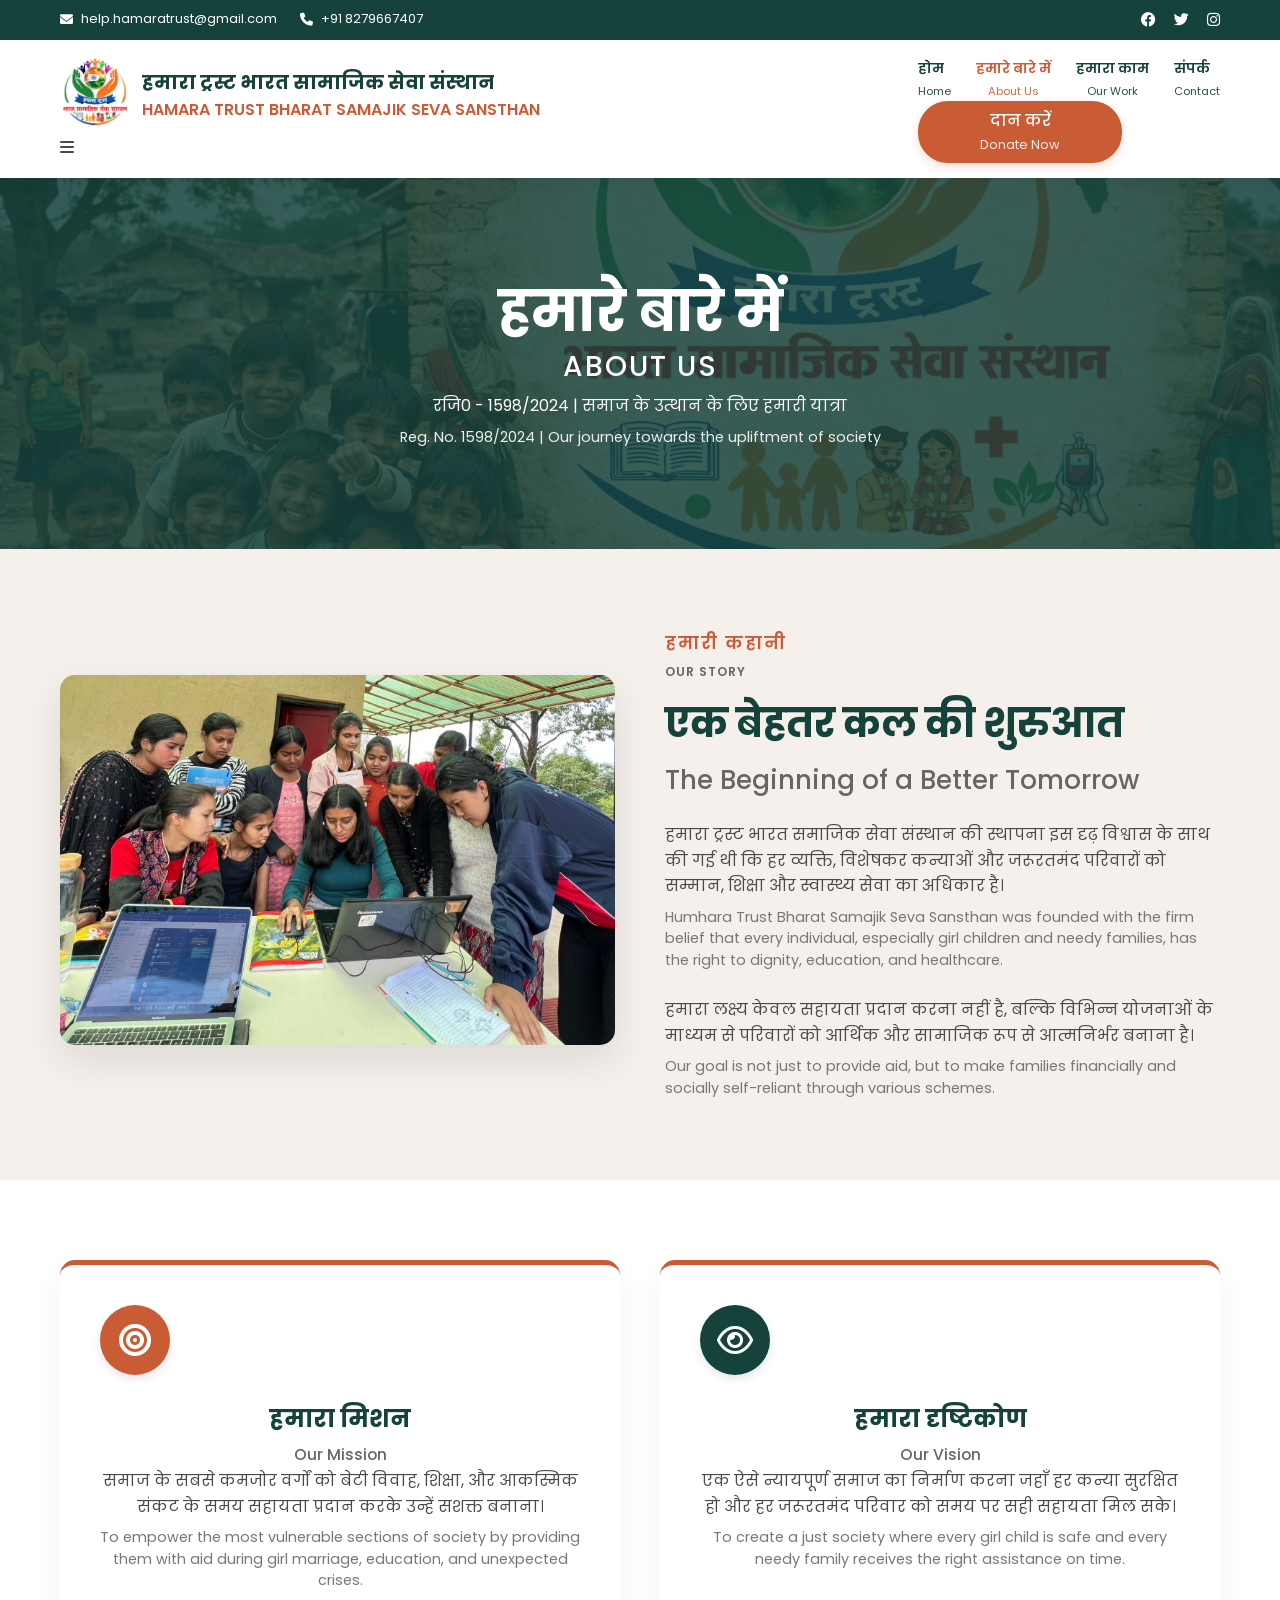
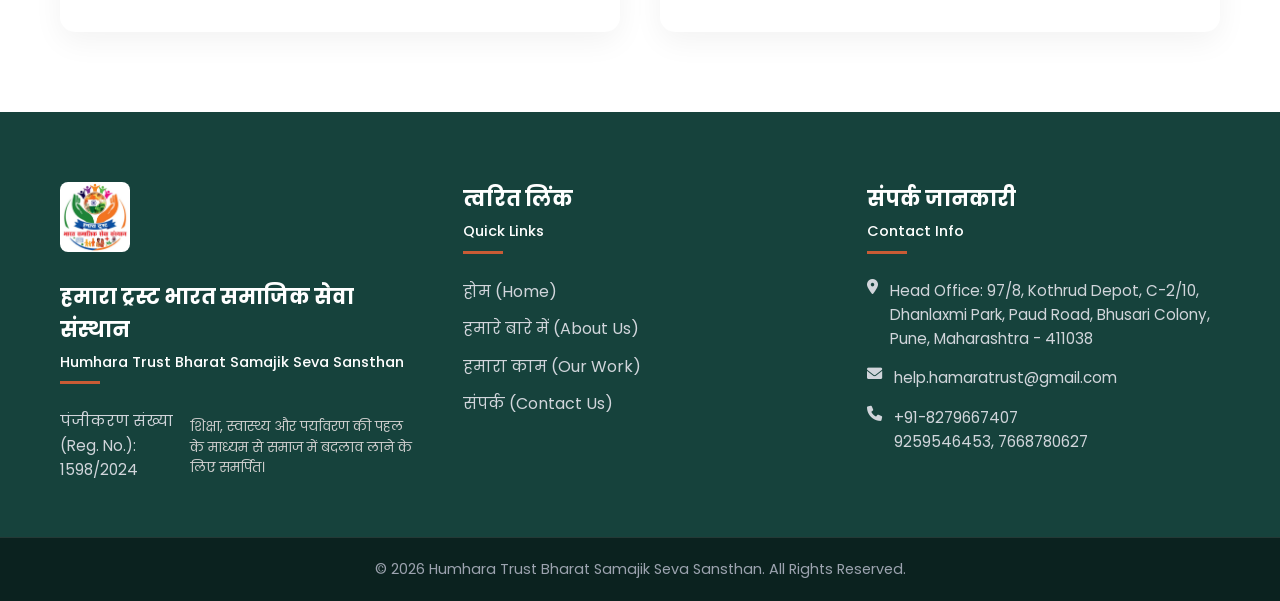
==== commit 220420a2: "Update about.html" ====
--- a/about.html
+++ b/about.html
@@ -4,7 +4,7 @@
     <meta charset="UTF-8">
     <meta name="viewport" content="width=device-width, initial-scale=1.0">
     <title>Humhara Trust Bharat Samajik Seva Sansthan | About Us</title>
-    <link rel="icon" type="image/jpeg" href="Image/site_logo.jpg">
+    <link rel="icon" type="image/jpeg" href="Image/logo.jpg">
     <link rel="stylesheet" href="style.css">
     <link rel="stylesheet" href="https://cdnjs.cloudflare.com/ajax/libs/font-awesome/6.0.0/css/all.min.css">
     <link href="https://fonts.googleapis.com/css2?family=Poppins:wght@300;400;500;600;700&display=swap" rel="stylesheet">
@@ -27,21 +27,30 @@
 
     <nav id="navbar">
         <div class="container nav-content">
-            <div class="logo">
-                <img src="Image/site_logo.jpg" alt="BSSS Logo" class="logo-img">
-                <div style="display: flex; flex-direction: column; line-height: 1.2;">
-                    <h2 style="font-size: 1.2rem;">हमारा ट्रस्ट भारत समाजिक सेवा संस्थान</h2>
-                    <h2><span style="font-size: 0.9rem;">HAMARA TRUST BHARAT SAMAJIK SEVA SANSTHAN</span></h2>
+            
+            <div class="nav-header">
+                <div class="logo">
+                    <a href="index.html"><img src="Image/logo.jpg" alt="BSSS Logo" class="logo-img"></a>
+                    <div style="display: flex; flex-direction: column; line-height: 1.2;">
+                        <h2 style="font-size: 1.2rem;">हमारा ट्रस्ट भारत सामाजिक सेवा संस्थान</h2>
+                        <h2><span style="font-size: 1rem;">HAMARA TRUST BHARAT SAMAJIK SEVA SANSTHAN</span></h2>
+                    </div>
+                </div>
+                <div class="mobile-menu-btn" id="mobile-menu-btn">
+                    <i class="fas fa-bars"></i>
                 </div>
             </div>
 
-            <ul class="nav-links">
-                <li><a href="index.html">होम <br><span class="eng-btn">Home</span></a></li>
-                <li><a href="about.html" class="active">हमारे बारे में <br><span class="eng-btn">About Us</span></a></li>
-                <li><a href="our-work.html">हमारा काम <br><span class="eng-btn">Our Work</span></a></li>
-                <li><a href="contact.html">संपर्क <br><span class="eng-btn">Contact</span></a></li>
-            </ul>
-            <a href="contact.html" class="btn-donate text-center">दान करें <br><span class="eng-btn">Donate Now</span></a>
+            <div class="nav-menu-wrapper" id="nav-menu-wrapper">
+                <ul class="nav-links">
+                    <li><a href="index.html">होम <br><span class="eng-btn">Home</span></a></li>
+                    <li><a href="about.html" class="active">हमारे बारे में <br><span class="eng-btn">About Us</span></a></li>
+                    <li><a href="our-work.html">हमारा काम <br><span class="eng-btn">Our Work</span></a></li>
+                    <li><a href="contact.html">संपर्क <br><span class="eng-btn">Contact</span></a></li>
+                </ul>
+                <a href="contact.html" class="btn-donate text-center">दान करें <br><span class="eng-btn">Donate Now</span></a>
+            </div>
+
         </div>
     </nav>
 
--- a/style.css
+++ b/style.css
@@ -1,4 +1,6 @@
-/* Base Styles */
+/* ==========================================================================
+   1. Base Styles & Variables
+   ========================================================================== */
 * {
     margin: 0;
     padding: 0;
@@ -7,46 +9,36 @@
 }
 
 :root {
-    --primary: #c95b35;
-    /* Logo wala rust orange */
-    --secondary: #16423c;
-    /* Logo wala deep green/blue shade */
-    --text-color: #4a4a4a;
-    --light-bg: #f5f0eb;
-    /* Slight earthy tone background */
+    --primary: #c95b35;       /* Logo Rust Orange */
+    --secondary: #16423c;     /* Logo Deep Green */
+    --text-color: #4a4a4a;    /* Body Text */
+    --light-bg: #f5f0eb;      /* Cream Background */
+    --white: #ffffff;
 }
 
 body {
     color: var(--text-color);
     line-height: 1.6;
-    background-color: #fff;
+    background-color: var(--white);
+    overflow-x: hidden; /* Screen ke bahar kuch na jaye */
 }
 
 .container {
     max-width: 1200px;
     margin: 0 auto;
     padding: 0 20px;
-}
-
-.section-padding {
-    padding: 80px 0;
-}
-
-.text-center {
-    text-align: center;
-}
-
-.bg-light {
-    background-color: var(--light-bg);
-}
-
-/* Typography */
-h1,
-h2,
-h3 {
-    color: var(--secondary);
-    font-weight: 700;
-}
+    width: 100%;
+}
+
+.section-padding { padding: 80px 0; }
+.text-center { text-align: center; }
+.bg-light { background-color: var(--light-bg); }
+.bg-cream { background-color: var(--light-bg); }
+
+/* ==========================================================================
+   2. Typography & Bilingual Text
+   ========================================================================== */
+h1, h2, h3, h4 { color: var(--secondary); font-weight: 700; }
 
 .section-subtitle {
     color: var(--primary);
@@ -57,50 +49,60 @@
     font-weight: 600;
 }
 
-.section-title {
-    font-size: 2.5rem;
-    margin-bottom: 20px;
-    color: var(--secondary);
-}
-
-/* Buttons */
-.btn-primary {
+.section-title { font-size: 2.5rem; margin-bottom: 20px; color: var(--secondary); }
+
+/* Bilingual Classes */
+.eng-title { display: block; font-size: 0.65em; color: #666; margin-top: 5px; font-weight: 500; }
+.eng-para { display: block; font-size: 0.9em; color: #777; margin-top: 8px; line-height: 1.5; font-weight: 400; }
+.eng-btn { display: block; font-size: 0.8em; font-weight: normal; opacity: 0.9; margin-top: 2px; }
+
+/* ==========================================================================
+   3. Buttons
+   ========================================================================== */
+.btn-donate, .btn-primary, .contact-form button {
     background: var(--primary);
-    color: white;
-    padding: 12px 20px;
+    color: var(--white) !important;
+    padding: 5px 60px;
+    border-radius: 30px;
     text-decoration: none;
+    font-weight: 500;
+    transition: 0.3s;
+    box-shadow: 0 4px 10px rgba(201, 91, 53, 0.2);
+    display: inline-block;
+    border: 2px solid var(--primary);
+    cursor: pointer;
+    text-align: center;
+}
+
+.btn-donate:hover, .btn-primary:hover, .contact-form button:hover {
+    background: transparent;
+    color: var(--primary) !important;
+}
+
+.btn-outline {
+    background: var(--primary);
+    color: var(--white) !important;
+    padding: 10px 40px;
     border-radius: 30px;
+    text-decoration: none;
+    font-weight: 500;
+    transition: 0.3s;
+    border: 2px solid var(--white);
     display: inline-block;
-    font-weight: 600;
-    transition: 0.3s;
-    border: 2px solid var(--primary);
-}
-
-.btn-primary:hover {
-    background: transparent;
-    color: var(--primary);
-}
-
-.btn-outline {
-    border: 2px solid white;
-    color: white;
-    padding: 12px 28px;
-    text-decoration: none;
-    border-radius: 30px;
-    display: inline-block;
-    font-weight: 600;
-    transition: 0.3s;
+    text-align: center;
 }
 
 .btn-outline:hover {
-    background: white;
-    color: var(--secondary);
-}
-
-/* Top Bar */
+   background: transparent;
+    color: var(--primary) !important;
+}
+
+/* ==========================================================================
+   4. Top Bar & Navbar
+   ========================================================================== */
 .top-bar {
     background: var(--secondary);
-    color: white;
+    color: var(--white);
     padding: 8px 0;
     font-size: 13px;
 }
@@ -109,29 +111,16 @@
     display: flex;
     justify-content: space-between;
     align-items: center;
-}
-
-.contact-info span {
-    margin-right: 20px;
-    display: inline-flex;
-    align-items: center;
-    gap: 8px;
-}
-
-.social-links a {
-    color: white;
-    margin-left: 15px;
-    text-decoration: none;
-    transition: 0.3s;
-}
-
-.social-links a:hover {
-    color: var(--primary);
-}
-
-/* Navbar */
+    flex-wrap: wrap;
+    gap: 10px;
+}
+
+.contact-info span { margin-right: 20px; display: inline-flex; align-items: center; gap: 8px; }
+.social-links a { color: var(--white); margin-left: 15px; text-decoration: none; transition: 0.3s; font-size: 15px; }
+.social-links a:hover { color: var(--primary); }
+
 nav {
-    background: white;
+    background: var(--white);
     box-shadow: 0 2px 15px rgba(0, 0, 0, 0.05);
     padding: 15px 0;
     position: sticky;
@@ -140,509 +129,170 @@
     transition: 0.3s;
 }
 
-.nav-content {
-    display: flex;
-    justify-content: space-between;
-    align-items: center;
-}
-
-.logo {
-    display: flex;
-    align-items: center;
-    gap: 12px;
-}
-
-.logo-img {
-    width: 95px;
-    height: 95px;
-    object-fit: contain;
-}
-
-.logo h2 {
-    font-size: 1.4rem;
-    color: var(--secondary);
-    margin: 0;
-    line-height: 1.2;
-}
-
-.logo span {
-    font-size: 0.9rem;
-    color: var(--primary);
-    font-weight: 600;
-}
-
-.nav-links {
-    display: flex;
-    list-style: none;
-    gap: 25px;
-    margin: 0;
-    padding: 0;
-}
-
-.nav-links a {
-    text-decoration: none;
-    color: var(--secondary);
-    font-weight: 600;
-    transition: 0.3s;
-    font-size: 15px;
-}
-
-.nav-links a:hover,
-.nav-links a.active {
-    color: var(--primary);
-}
-
-/* Hero Section */
-.hero {
-    height: 85vh;
-    background: linear-gradient(rgba(22, 66, 60, 0.8), rgba(22, 66, 60, 0.6)), url('https://images.unsplash.com/photo-1488521787991-ed7bbaae773c?ixlib=rb-1.2.1&auto=format&fit=crop&w=1920&q=80') center/cover;
+.nav-content { display: flex; justify-content: space-between; align-items: center; flex-wrap: wrap; gap: 15px; }
+
+.logo { display: flex; align-items: center; gap: 12px; }
+.logo-img { width: 70px; height: 70px; object-fit: contain; border-radius: 5px; }
+.logo h2 { font-size: 1.4rem; color: var(--secondary); margin: 0; line-height: 1.2; }
+.logo span { font-size: 0.9rem; color: var(--primary); font-weight: 600; }
+
+.nav-links { display: flex; list-style: none; gap: 25px; margin: 0; padding: 0; align-items: center; flex-wrap: wrap; justify-content: center; }
+.nav-links a { text-decoration: none; color: var(--secondary); font-weight: 600; transition: 0.3s; font-size: 14px; text-align: center; }
+.nav-links a:hover, .nav-links a.active { color: var(--primary); }
+
+/* ==========================================================================
+   5. Hero & Page Banners
+   ========================================================================== */
+.main-header, .hero {
+    height: 90vh;
+    min-height: 600px;
+    background: linear-gradient(rgba(22, 66, 60, 0.8), rgba(22, 66, 60, 0.6)), url('Image/header.png') center/cover no-repeat;
     display: flex;
     align-items: center;
     justify-content: center;
     text-align: center;
-    color: white;
-}
-
-.hero h1 {
-    font-size: 4rem;
-    color: white;
-    margin-bottom: 20px;
-    line-height: 1.2;
-}
-
-.hero h1 span {
-    color: #f4a261;
-    /* Softer orange for dark background */
-}
-
-.hero p {
-    font-size: 1.2rem;
-    max-width: 700px;
-    margin: 0 auto 30px;
-    opacity: 0.9;
-}
-
-/* About Snippet */
-.about-grid {
-    display: grid;
-    grid-template-columns: 1fr 1fr;
-    gap: 60px;
-    align-items: center;
-}
-
-.about-image img {
-    width: 100%;
-    border-radius: 15px;
-    box-shadow: 0 15px 40px rgba(0, 0, 0, 0.1);
-}
-
-/* Cards Grid */
-.cards-grid {
-    display: grid;
-    grid-template-columns: repeat(3, 1fr);
-    gap: 30px;
-    margin-top: 40px;
-}
-
-.card {
-    background: white;
-    border-radius: 12px;
-    overflow: hidden;
-    box-shadow: 0 8px 20px rgba(0, 0, 0, 0.05);
-    transition: 0.4s ease;
-    border: 1px solid #eee;
-}
-
-.card:hover {
-    transform: translateY(-10px);
-    box-shadow: 0 15px 30px rgba(0, 0, 0, 0.1);
-    border-color: var(--primary);
-}
-
-.card img {
-    width: 100%;
-    height: 220px;
-    object-fit: cover;
-}
-
-.card-content {
-    padding: 25px;
-}
-
-.card-content h3 {
-    margin-bottom: 12px;
-    font-size: 1.3rem;
-}
-
-.card-content p {
-    font-size: 0.95rem;
-    margin-bottom: 20px;
-    color: #666;
-}
-
-.read-more {
-    color: var(--primary);
-    text-decoration: none;
-    font-weight: 600;
-    display: inline-flex;
-    align-items: center;
-    gap: 8px;
-    transition: 0.3s;
-}
-
-.read-more:hover {
-    gap: 12px;
-}
-
-/* Footer */
-footer {
-    background: var(--secondary);
-    color: white;
-    padding-top: 70px;
-}
-
-.footer-grid {
-    display: grid;
-    grid-template-columns: repeat(3, 1fr);
-    gap: 50px;
-    margin-bottom: 40px;
-}
-
-.footer-col h3 {
-    color: white;
-    margin-bottom: 25px;
-    font-size: 1.3rem;
-    position: relative;
-    padding-bottom: 10px;
-}
-
-.footer-col h3::after {
-    content: '';
-    position: absolute;
-    left: 0;
-    bottom: 0;
-    width: 40px;
-    height: 3px;
-    background: var(--primary);
-}
-
-.footer-col p {
-    color: #d1d5db;
-    font-size: 0.95rem;
-    margin-bottom: 15px;
-    display: flex;
-    gap: 12px;
-    align-items: flex-start;
-}
-
-.footer-col ul {
-    list-style: none;
-    padding: 0;
-}
-
-.footer-col ul li {
-    margin-bottom: 12px;
-}
-
-.footer-col ul li a {
-    color: #d1d5db;
-    text-decoration: none;
-    transition: 0.3s;
-    display: inline-block;
-}
-
-.footer-col ul li a:hover {
-    color: var(--primary);
-    transform: translateX(5px);
-}
-
-.footer-bottom {
-    background: #0f2e2a;
-    padding: 20px 0;
-    color: #9ca3af;
-    font-size: 0.9rem;
-    border-top: 1px solid rgba(255, 255, 255, 0.1);
-}
-
-/* Responsive */
+    color: var(--white);
+    padding: 0 20px;
+}
+
+.main-title { font-size: 3.5rem; color: var(--white); margin-bottom: 20px; line-height: 1.2; }
+.tagline { font-size: 1.2rem; max-width: 800px; margin: 0 auto 30px; opacity: 0.9; }
+.header-btns { display: flex; gap: 15px; justify-content: center; flex-wrap: wrap; }
+
+.page-banner { 
+    background: linear-gradient(rgba(22, 66, 60, 0.85), rgba(22, 66, 60, 0.85)), url('Image/header2.jpeg') center/cover no-repeat; 
+    padding: 100px 20px; 
+    color: var(--white); 
+    text-align: center; 
+}
+.page-banner h1 { font-size: 3.5rem; color: var(--white); margin-bottom: 10px; line-height: 1.2; }
+
+/* ==========================================================================
+   6. Grids & Layouts
+   ========================================================================== */
+/* About Section Grid */
+.about-grid { display: grid; grid-template-columns: 1fr 1fr; gap: 50px; align-items: center; }
+.about-image img { width: 100%; height: auto; border-radius: 15px; box-shadow: 0 15px 40px rgba(0, 0, 0, 0.1); }
+
+/* Mission Vision Grid */
+.mission-vision-grid { display: grid; grid-template-columns: 1fr 1fr; gap: 40px; }
+.mv-box { background: var(--white); padding: 40px; border-radius: 15px; box-shadow: 0 10px 30px rgba(0,0,0,0.05); border-top: 5px solid var(--primary); transition: 0.3s; }
+.mv-box:hover { transform: translateY(-5px); box-shadow: 0 15px 35px rgba(0,0,0,0.1); }
+.icon-circle { width: 70px; height: 70px; border-radius: 50%; display: flex; align-items: center; justify-content: center; font-size: 32px; color: var(--white); margin-bottom: 25px; box-shadow: 0 4px 10px rgba(0,0,0,0.1); }
+
+/* Cards Grid (Home & Our Work) */
+.cards-grid { display: grid; grid-template-columns: repeat(3, 1fr); gap: 30px; margin-top: 40px; }
+.card { background: var(--white); border-radius: 12px; overflow: hidden; box-shadow: 0 8px 20px rgba(0, 0, 0, 0.05); transition: 0.4s ease; border: 1px solid #eee; display: flex; flex-direction: column; }
+.card:hover { transform: translateY(-10px); box-shadow: 0 15px 30px rgba(0, 0, 0, 0.1); border-color: var(--primary); }
+.card img { width: 100%; height: 220px; object-fit: cover; }
+.card-content { padding: 25px; flex-grow: 1; }
+.card-content h3 { margin-bottom: 12px; font-size: 1.3rem; color: var(--secondary); }
+
+/* Team Grid (Founders) */
+.team-grid { display: grid; grid-template-columns: repeat(3, 1fr); gap: 30px; margin-top: 40px; }
+.team-member { background: var(--white); padding: 30px; border-radius: 12px; text-align: center; box-shadow: 0 5px 15px rgba(0,0,0,0.05); transition: 0.3s ease; border: 1px solid #eee; }
+.team-member:hover { transform: translateY(-5px); box-shadow: 0 10px 25px rgba(0,0,0,0.1); border-color: var(--primary); }
+.member-img { width: 130px; height: 130px; border-radius: 50%; object-fit: cover; margin-bottom: 20px; border: 4px solid var(--primary); padding: 5px; background: var(--white); }
+
+/* Gallery Grid */
+.gallery-grid { display: grid; grid-template-columns: repeat(3, 1fr); gap: 30px; margin-top: 30px;}
+.gallery-item { background: var(--white); border-radius: 12px; overflow: hidden; box-shadow: 0 5px 15px rgba(0,0,0,0.05); border: 1px solid #eee; transition: 0.3s; }
+.gallery-item:hover { transform: translateY(-5px); box-shadow: 0 10px 25px rgba(0,0,0,0.1); border-color: var(--primary); }
+.gallery-item img, .gallery-item iframe { width: 100%; height: 250px; object-fit: cover; border: none; display: block; }
+.gallery-caption { padding: 20px 15px; text-align: center; border-top: 3px solid var(--primary); }
+
+/* Contact Page Grid */
+.contact-grid { display: grid; grid-template-columns: 1fr 1.5fr; gap: 50px; align-items: flex-start; }
+.contact-list { list-style: none; padding: 0; }
+.contact-list li { display: flex; align-items: flex-start; margin-bottom: 25px; }
+.contact-list i { color: var(--primary); font-size: 1.3rem; margin-right: 15px; margin-top: 5px; }
+.contact-form-col { background: var(--white); padding: 40px; border-radius: 15px; box-shadow: 0 5px 15px rgba(0,0,0,0.05); border: 1px solid #eee; }
+.contact-form { display: flex; flex-direction: column; gap: 20px; }
+.form-row { display: flex; gap: 20px; width: 100%; }
+.contact-form input, .contact-form textarea { width: 100%; padding: 14px 15px; border: 1px solid #ddd; border-radius: 8px; font-size: 1rem; outline: none; transition: 0.3s; background-color: #fafafa; }
+.contact-form input:focus, .contact-form textarea:focus { border-color: var(--primary); box-shadow: 0 0 8px rgba(201, 91, 53, 0.2); background-color: var(--white); }
+.map-placeholder { border-radius: 12px; overflow: hidden; box-shadow: 0 5px 15px rgba(0,0,0,0.1); height: 400px; width: 100%; border: 2px solid var(--white); }
+.map-placeholder img, .map-placeholder iframe { width: 100%; height: 100%; border: none; object-fit: cover; }
+
+/* ==========================================================================
+   7. Footer
+   ========================================================================== */
+footer { background: var(--secondary); color: var(--white); padding-top: 70px; }
+.footer-grid { display: grid; grid-template-columns: repeat(3, 1fr); gap: 50px; margin-bottom: 40px; }
+.footer-col h3 { color: var(--white); margin-bottom: 25px; font-size: 1.3rem; position: relative; padding-bottom: 10px; }
+.footer-col h3::after { content: ''; position: absolute; left: 0; bottom: 0; width: 40px; height: 3px; background: var(--primary); }
+.footer-col p { color: #d1d5db; font-size: 0.95rem; margin-bottom: 15px; display: flex; gap: 12px; align-items: flex-start; }
+.footer-col ul { list-style: none; padding: 0; }
+.footer-col ul li { margin-bottom: 12px; }
+.footer-col ul li a { color: #d1d5db; text-decoration: none; transition: 0.3s; display: inline-block; }
+.footer-col ul li a:hover { color: var(--primary); transform: translateX(5px); }
+.footer-bottom { background: #0b221f; padding: 20px 0; color: #9ca3af; font-size: 0.9rem; border-top: 1px solid rgba(255, 255, 255, 0.1); }
+
+/* ==========================================================================
+   8. MEDIA QUERIES (The Magic of Responsiveness)
+   ========================================================================== */
+
+/* Tablet & Smaller Laptops */
 @media (max-width: 992px) {
-    .about-grid {
-        grid-template-columns: 1fr;
-        gap: 40px;
+    .section-padding { padding: 60px 0; }
+    
+    /* Convert 3-columns to 2-columns */
+    .cards-grid, .team-grid, .gallery-grid, .footer-grid { grid-template-columns: repeat(2, 1fr); gap: 30px; }
+    
+    /* Adjust About Section */
+    .about-grid, .mission-vision-grid, .contact-grid { grid-template-columns: 1fr; gap: 40px; }
+    
+    .main-title { font-size: 2.8rem !important; }
+    .page-banner h1 { font-size: 2.8rem !important; }
+}
+
+/* Mobile Phones */
+@media (max-width: 768px) {
+    .section-padding { padding: 40px 0; }
+    
+    /* Top Bar adjustments */
+    .top-bar-content { flex-direction: column; text-align: center; gap: 10px; }
+    .contact-info span { margin-right: 10px; margin-bottom: 5px; font-size: 12px; }
+    
+    /* Navbar adjustments */
+    .nav-content { flex-direction: column; gap: 15px; }
+    .logo { justify-content: center; }
+    .nav-links { gap: 10px; width: 100%; justify-content: center; }
+    .nav-links a { font-size: 13px; }
+    
+    /* Hero Section */
+    .main-header, .hero { height: auto; padding: 80px 20px; min-height: 500px; }
+    .main-title { font-size: 2.2rem !important; }
+    .tagline { font-size: 1rem; }
+    .page-banner h1 { font-size: 2.2rem !important; }
+    .page-banner { padding: 60px 20px; }
+    
+    /* Section Titles */
+    .section-title { font-size: 2rem; }
+    
+    /* Buttons */
+    .btn-primary, .btn-outline, .btn-donate { padding: 10px 30px; width: 100%; display: block; }
+    .header-btns { width: 100%; }
+    
+    /* Convert all grids to 1-column */
+    .cards-grid, .team-grid, .gallery-grid, .footer-grid { grid-template-columns: 1fr; gap: 25px; }
+    
+    /* Forms */
+    .form-row { flex-direction: column; gap: 20px; }
+    .contact-form-col { padding: 20px; }
+    .map-placeholder { height: 250px; }
+
+    /* Fix image styling in specific layouts if used inline */
+    div[style*="display: flex"] {
+        flex-direction: column !important;
+        gap: 20px !important;
     }
-
-    .cards-grid {
-        grid-template-columns: repeat(2, 1fr);
-    }
-}
-
-@media (max-width: 768px) {
-    .nav-content {
-        flex-direction: column;
-        gap: 15px;
-    }
-
-    .nav-links {
-        gap: 15px;
-        flex-wrap: wrap;
-        justify-content: center;
-    }
-
-    .hero h1 {
-        font-size: 2.5rem;
-    }
-
-    .cards-grid,
-    .footer-grid {
-        grid-template-columns: 1fr;
-        gap: 30px;
-    }
-
-    .top-bar-content {
-        flex-direction: column;
-        gap: 10px;
-        text-align: center;
-    }
-}
-
-/* Dual Language Subtitle Classes */
-.eng-title {
-    display: block;
-    font-size: 0.65em;
-    color: #666;
-    margin-top: 5px;
-    font-weight: 500;
-}
-
-.eng-para {
-    display: block;
-    font-size: 0.9em;
-    color: #777;
-    margin-top: 8px;
-    line-height: 1.5;
-}
-
-
-
-/* ==========================================================================
-   About Us Page Specifics
-   ========================================================================== */
-.page-banner { background: linear-gradient(rgba(22, 66, 60, 0.85), rgba(22, 66, 60, 0.85)), url('https://images.unsplash.com/photo-1542601906990-b4d3fb778b09?ixlib=rb-1.2.1&auto=format&fit=crop&w=1920&q=80') center/cover; padding: 120px 0 80px; color: white; margin-top: -110px; }
-.page-banner h1 { font-size: 3rem; color: white; margin-bottom: 10px; }
-
-.mission-vision-grid { display: grid; grid-template-columns: 1fr 1fr; gap: 40px; }
-.mv-box { background: white; padding: 40px; border-radius: 15px; box-shadow: 0 10px 30px rgba(0,0,0,0.05); border-top: 5px solid var(--primary-orange); transition: 0.3s; }
-.mv-box:hover { transform: translateY(-5px); box-shadow: 0 15px 35px rgba(0,0,0,0.1); }
-.icon-circle { width: 70px; height: 70px; border-radius: 50%; display: flex; align-items: center; justify-content: center; font-size: 32px; color: white; margin-bottom: 25px; box-shadow: 0 4px 10px rgba(0,0,0,0.1); }
-.orange-bg { background-color: var(--primary-orange); }
-.dark-green-bg { background-color: var(--dark-green); }
-
-/* Team / Founders */
-.team-grid { display: grid; grid-template-columns: repeat(3, 1fr); gap: 30px; margin-top: 40px; }
-.team-member { background: white; padding: 30px; border-radius: 12px; text-align: center; box-shadow: 0 5px 15px rgba(0,0,0,0.05); transition: 0.3s ease; border: 1px solid #eee; }
-.team-member:hover { transform: translateY(-5px); box-shadow: 0 10px 25px rgba(0,0,0,0.1); border-color: var(--primary-orange); }
-.member-img { width: 130px; height: 130px; border-radius: 50%; object-fit: cover; margin-bottom: 20px; border: 4px solid var(--primary-orange); padding: 5px; background: white; }
-.team-member h3 { font-size: 1.2rem; margin-bottom: 5px; }
-.role { font-weight: 600; margin-bottom: 10px; }
-.member-bio { font-size: 0.9em; line-height: 1.6; }
-
-/* Impact Stats */
-.impact-stats { background-color: var(--primary-orange); padding: 60px 0; color: white; }
-.stats-flex { display: flex; justify-content: space-around; text-align: center; flex-wrap: wrap; gap: 20px; }
-.stat-item h2 { font-size: 3.5rem; color: white; margin-bottom: 5px; }
-/* ==========================================================================
-   Responsive (Mobile View Adjustments)
-   ========================================================================== */
-@media (max-width: 992px) {
-    .nav-links { gap: 15px; }
-    .nav-links a { font-size: 13px; }
-    .hero h1, .page-banner h1 { font-size: 2.8rem; }
-    .about-grid, .mission-vision-grid { grid-template-columns: 1fr; }
-    .cards-grid, .team-grid, .footer-grid { grid-template-columns: repeat(2, 1fr); }
-}
-
-@media (max-width: 768px) {
-    .nav-content { flex-direction: column; gap: 15px; }
-    .logo { margin-bottom: 10px; }
-    .nav-links { gap: 15px; flex-wrap: wrap; justify-content: center; }
-    .top-bar-content { flex-direction: column; gap: 10px; text-align: center; }
-    .contact-info span { margin-right: 0; }
-    .hero, .page-banner { padding: 80px 20px; height: auto; }
-    .cards-grid, .team-grid, .footer-grid { grid-template-columns: 1fr; }
-    .team-grid { max-width: 400px; margin-left: auto; margin-right: auto; }
-}
-/* ==========================================================================
-   Contact Us Page Specific Styles
-   ========================================================================== */
-
-/* Main Grid Layout */
-.contact-grid {
-    display: grid;
-    grid-template-columns: 1fr 1.5fr;
-    gap: 50px;
-    align-items: flex-start;
-}
-
-/* Contact Information Side */
-.contact-info-col h3 {
-    font-size: 1.8rem;
-    margin-bottom: 10px;
-    color: var(--primary-orange);
-}
-
-.contact-info-col p {
-    margin-bottom: 30px;
-    color: #555;
-}
-
-.contact-list {
-    list-style: none;
-    padding: 0;
-}
-
-.contact-list li {
-    display: flex;
-    align-items: flex-start;
-    margin-bottom: 25px;
-}
-
-.contact-list i {
-    color: var(--primary-orange);
-    font-size: 1.3rem;
-    margin-right: 15px;
-    margin-top: 5px;
-}
-
-/* Contact Form Side */
-.contact-form-col {
-    background: white;
-    padding: 40px;
-    border-radius: 15px;
-    box-shadow: 0 5px 15px rgba(0,0,0,0.05);
-    border: 1px solid #eee;
-}
-
-.contact-form {
-    display: flex;
-    flex-direction: column;
-    gap: 20px;
-}
-
-.form-row {
-    display: flex;
-    gap: 20px;
-}
-
-/* Input Fields Styling */
-.contact-form input,
-.contact-form textarea {
-    width: 100%;
-    padding: 14px 15px;
-    border: 1px solid #ddd;
-    border-radius: 8px;
-    font-family: 'Poppins', sans-serif;
-    font-size: 1rem;
-    outline: none;
-    transition: 0.3s;
-    background-color: #fafafa;
-}
-
-.contact-form input:focus,
-.contact-form textarea:focus {
-    border-color: var(--primary-orange);
-    box-shadow: 0 0 8px rgba(200, 90, 50, 0.2);
-    background-color: #fff;
-}
-
-.contact-form button {
-    width: fit-content;
-    align-self: center;
-    cursor: pointer;
-    margin-top: 10px;
-    padding: 12px 35px;
-}
-
-/* Map Section */
-.map-section {
-    padding-top: 0;
-}
-
-.map-placeholder {
-    border-radius: 12px;
-    overflow: hidden;
-    box-shadow: 0 5px 15px rgba(0,0,0,0.1);
-    height: 400px;
-    width: 100%;
-    border: 2px solid white;
-}
-
-.map-placeholder img,
-.map-placeholder iframe {
-    width: 100%;
-    height: 100%;
-    border: none;
-    object-fit: cover;
-}
-
-/* ==========================================================================
-   Responsive (Mobile View Adjustments for Contact)
-   ========================================================================== */
-@media (max-width: 992px) {
-    .contact-grid {
-        grid-template-columns: 1fr; /* Stack columns on tablets */
-    }
-}
-
-@media (max-width: 768px) {
-    .form-row {
-        flex-direction: column; /* Inputs full width on mobile */
-        gap: 20px;
-    }
-    .contact-form-col {
-        padding: 25px; /* Less padding on small screens */
-    }
-    .map-placeholder {
-        height: 250px; /* Smaller map on mobile */
-    }
-}
-
-/* ==========================================================================
-   Buttons (Updated Uniform Styling)
-   ========================================================================== */
-.btn-donate, .btn-primary, .contact-form button {
-    background: #a84725;
-    color: white !important;
-    padding: 5px 60px;
-    border-radius: 30px;
-    text-decoration: none;
-    font-weight: 400;
-    transition: 0.3s;
-    box-shadow: 0 4px 10px rgba(201, 91, 53, 0.2);
-    display: inline-block;
-    border: none;
-    cursor: pointer;
-}
-
-.btn-donate:hover, .btn-primary:hover, .contact-form button:hover {
-    background: #a84725;
-    transform: translateY(-2px);
-    box-shadow: 0 6px 15px rgba(200, 90, 50, 0.3);
-}
-
-/* Outline button adjustment to match the new shape */
-.btn-outline {
-    background: transparent;
-    color: var(--dark-green);
-    padding: 5px 60px;
-    border-radius: 30px;
-    text-decoration: none;
-    font-weight: 400;
-    transition: 0.3s;
-    border: 2px solid var(--dark-green);
-    display: inline-block;
-}
-
-.btn-outline:hover {
-    background: var(--dark-green);
-    color: white;
-}+}
+
+/* Very Small Mobile Phones (like iPhone SE) */
+@media (max-width: 480px) {
+    .main-title { font-size: 1.8rem !important; }
+    .page-banner h1 { font-size: 1.8rem !important; }
+    .logo h2 { font-size: 1.2rem; }
+    .logo span { font-size: 0.8rem; }
+}
